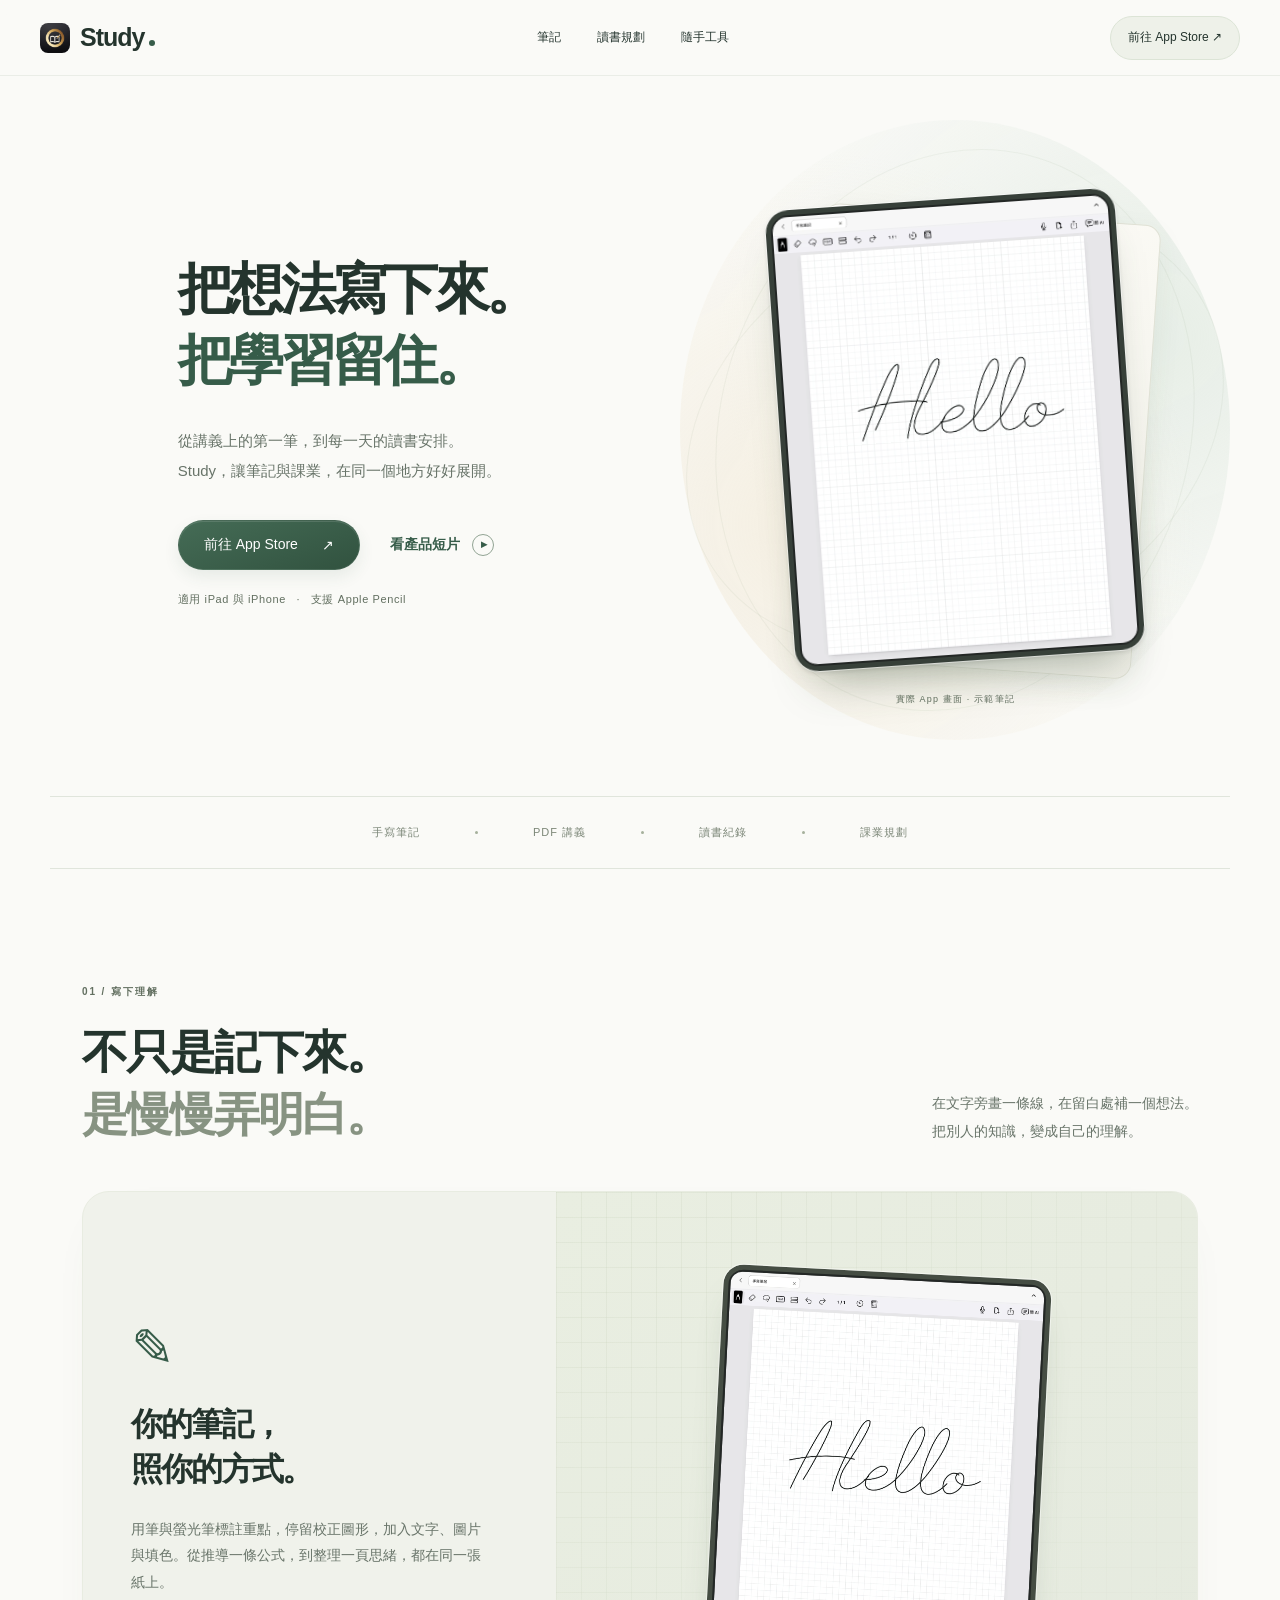
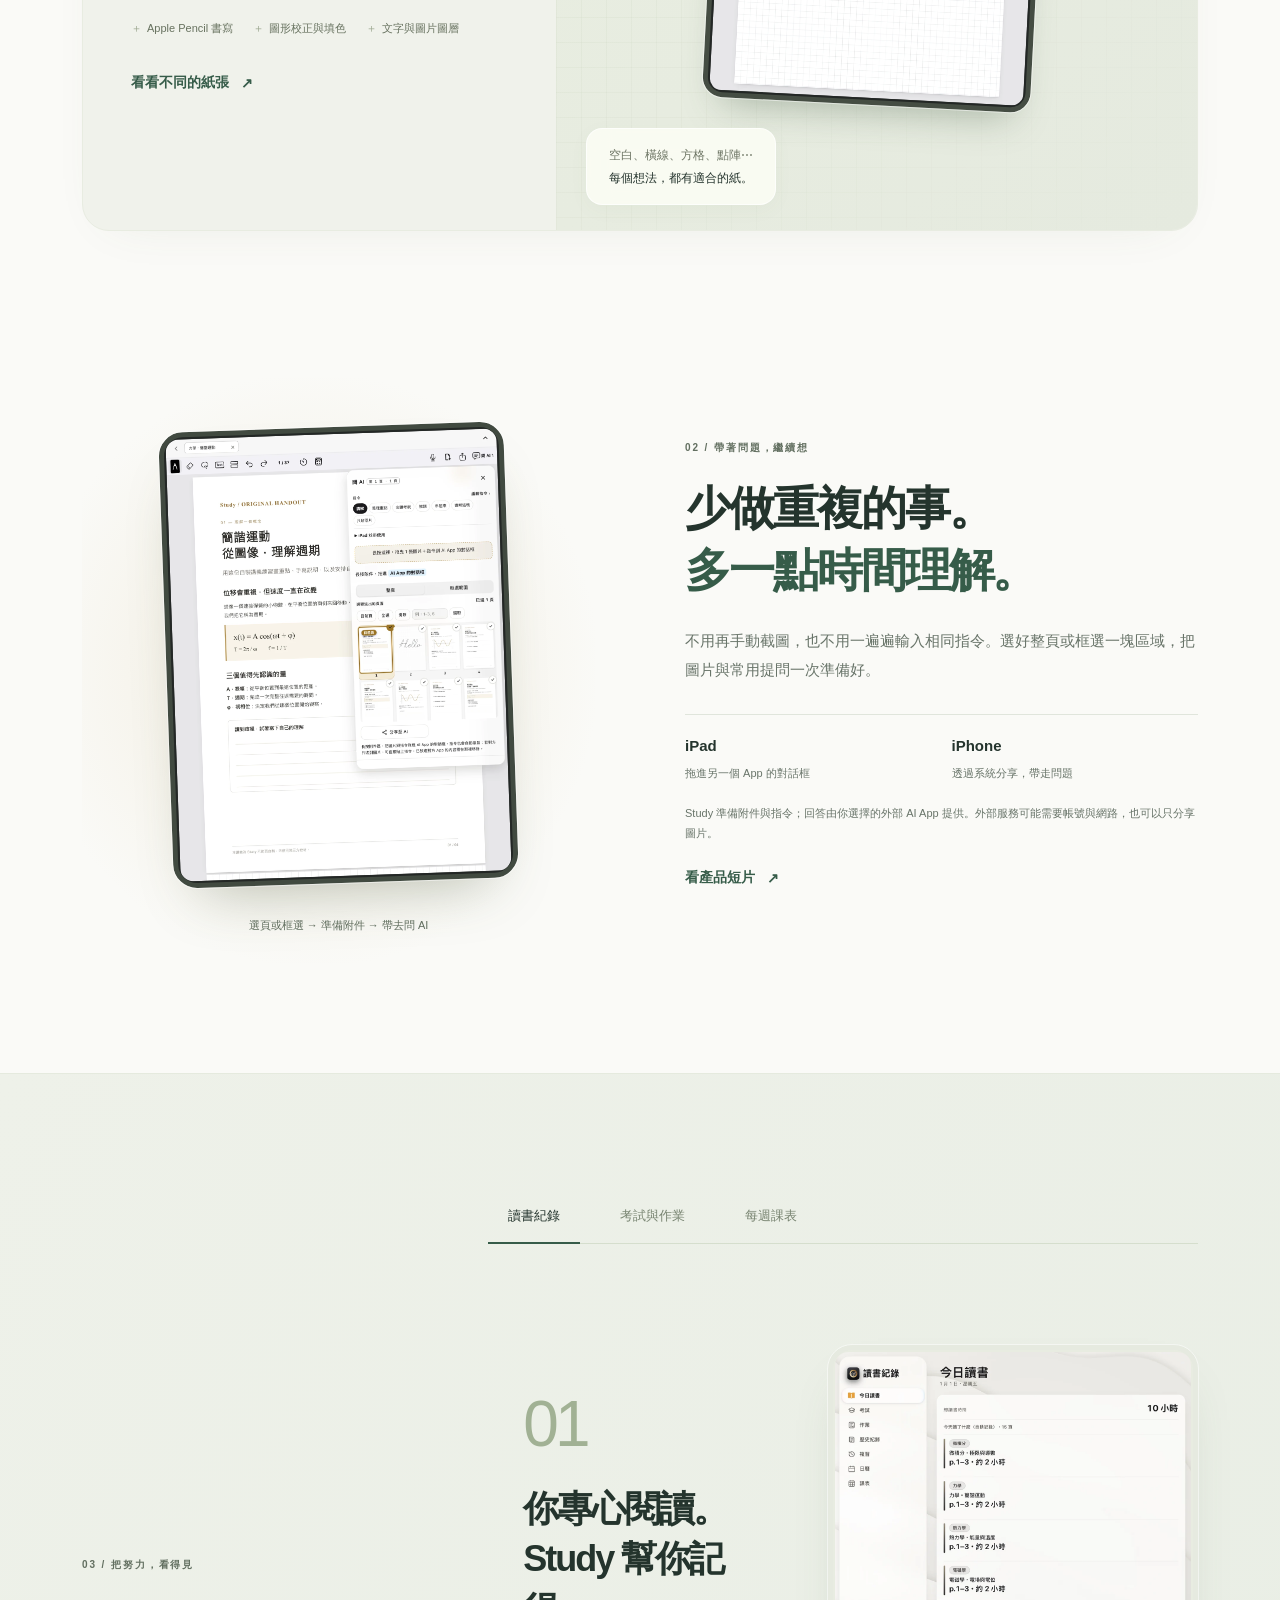
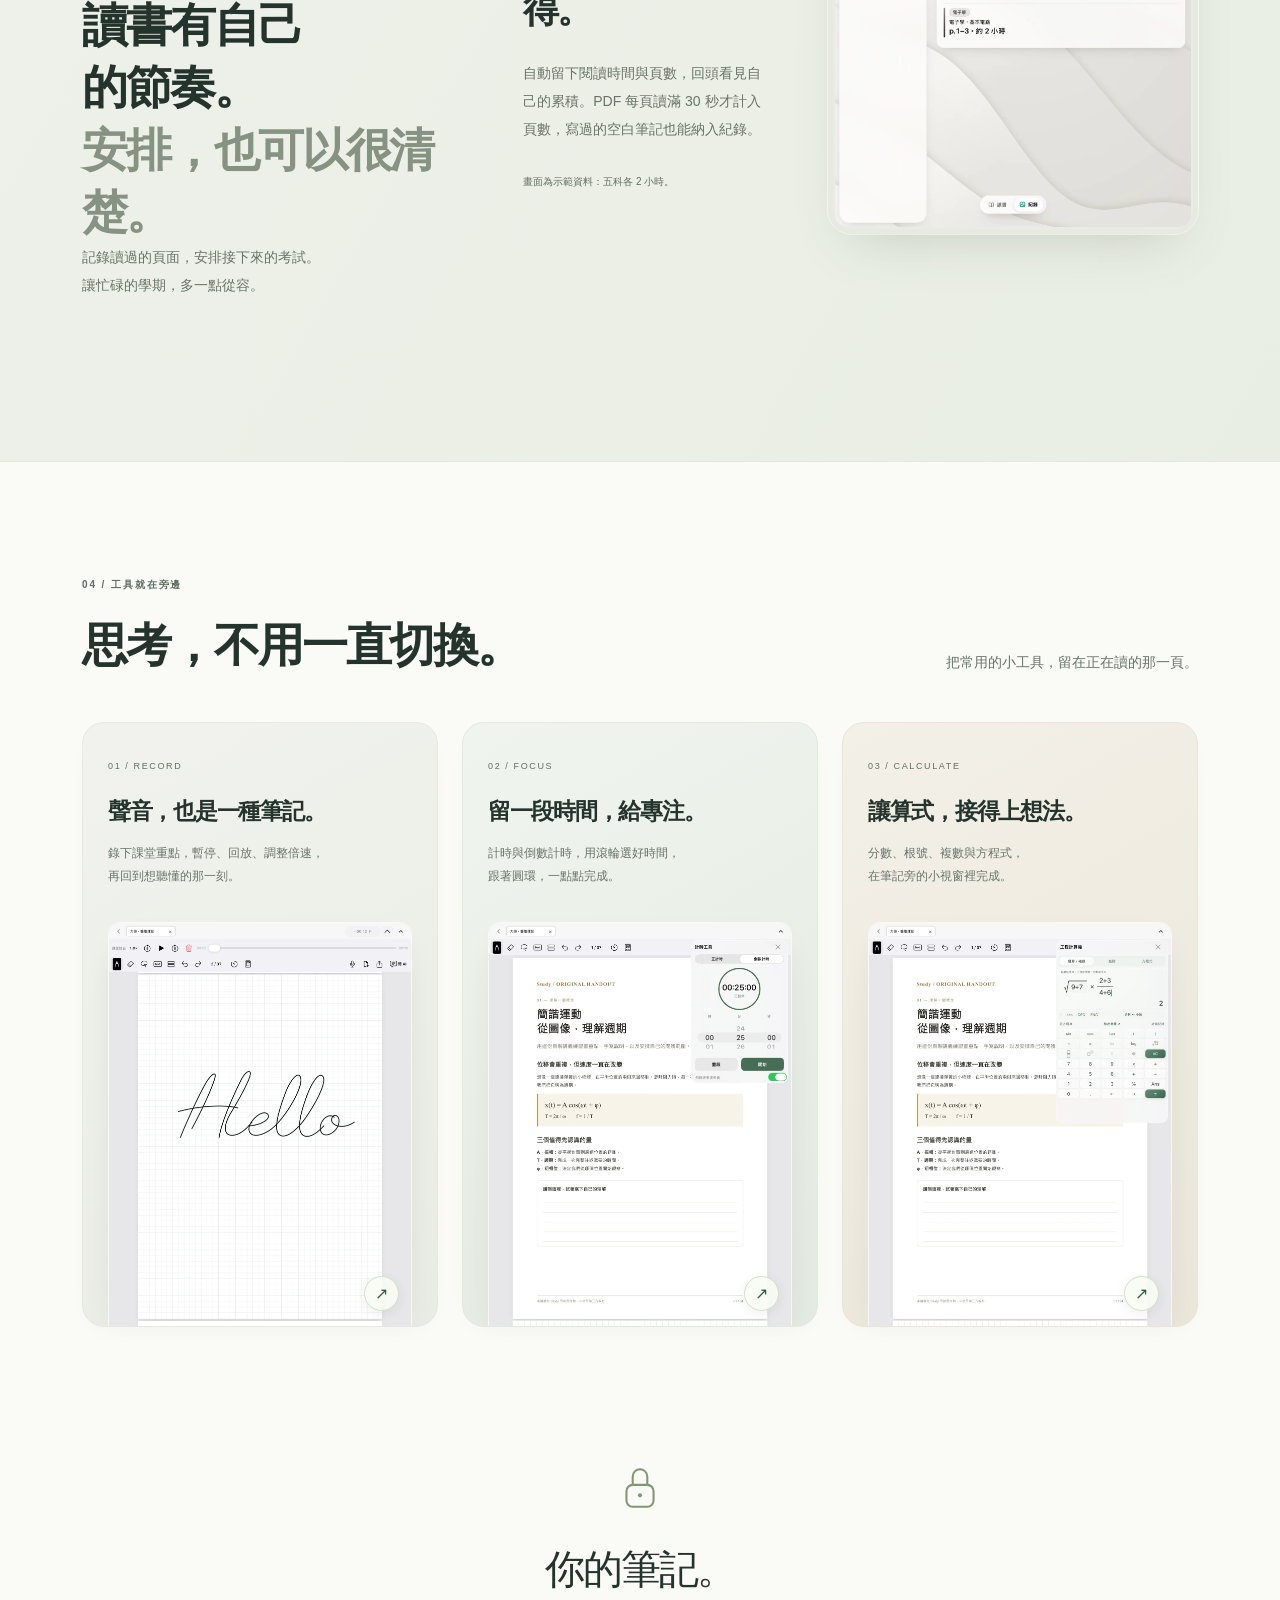
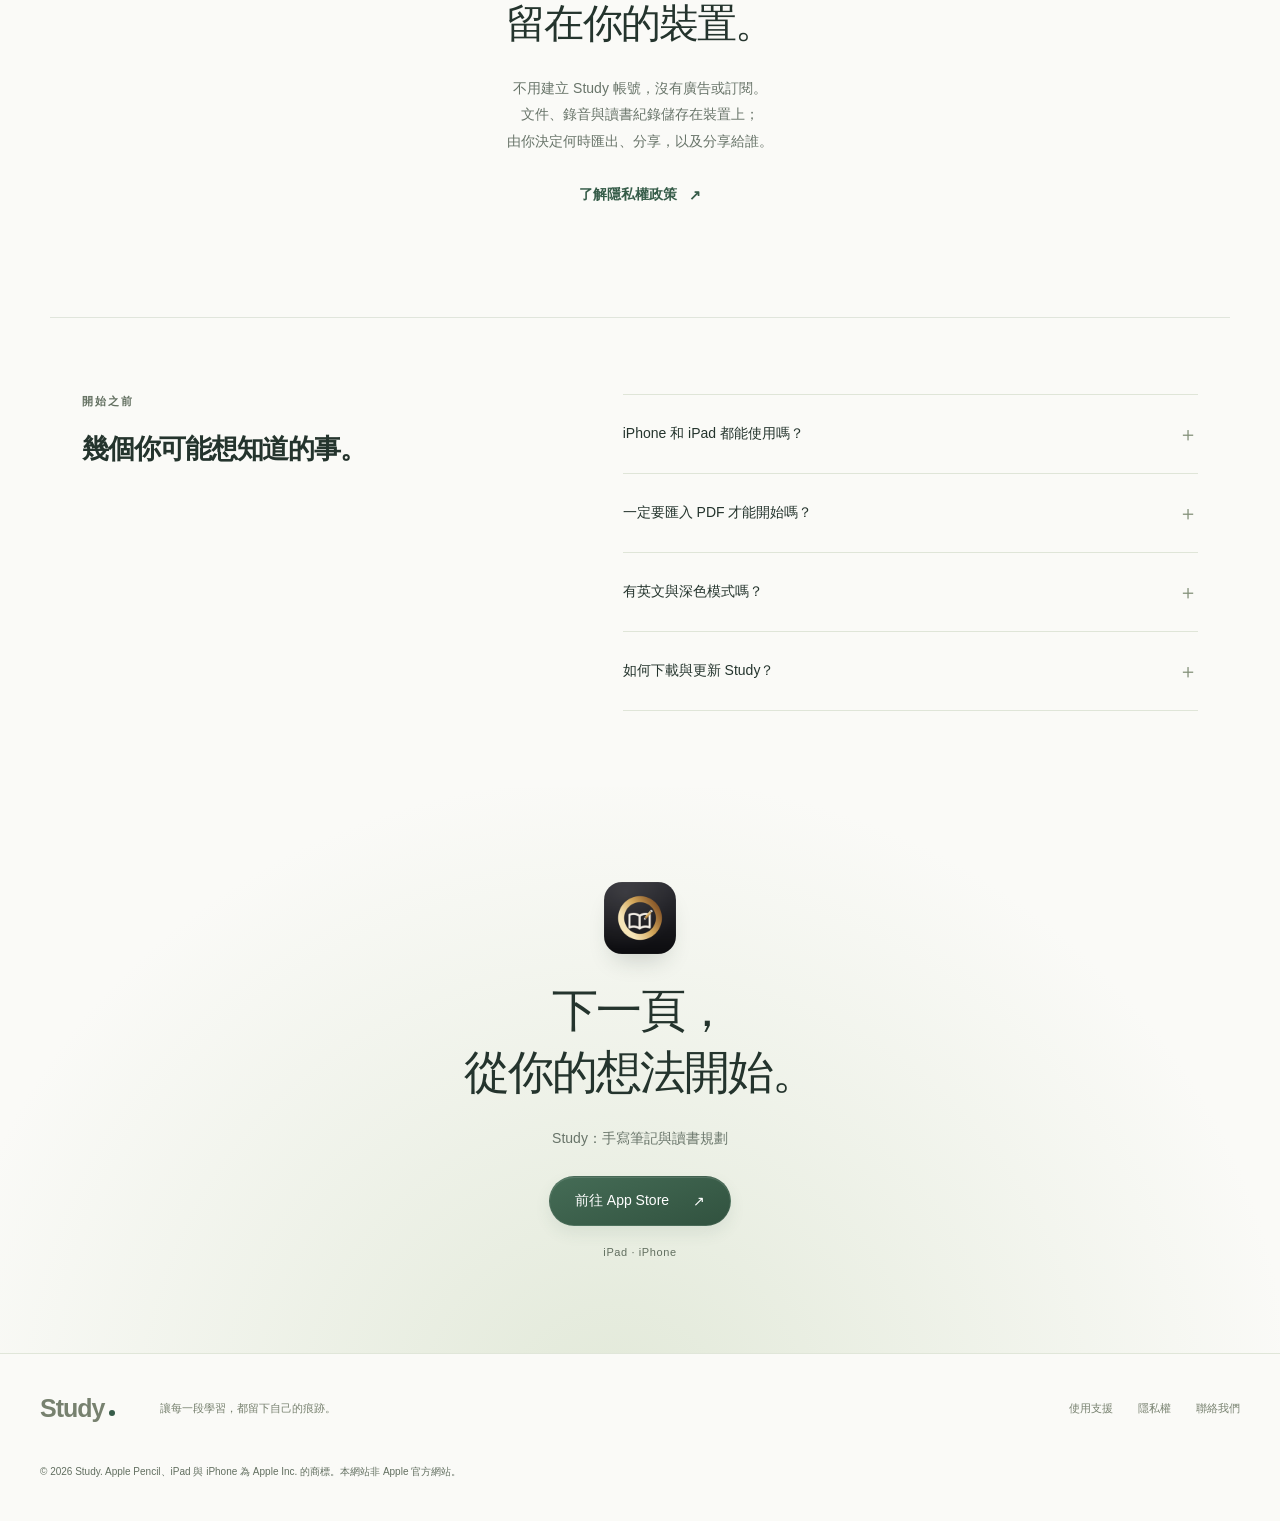
==== index.html @ 75f32da9 "Publish Study product website with responsive feature tour" ====
<!doctype html>
<html lang="zh-Hant">
<head><meta charset="utf-8"><meta name="viewport" content="width=device-width,initial-scale=1"><meta property="og:type" content="website"><meta property="og:title" content="Study：手寫筆記與讀書規劃"><meta property="og:description" content="把想法寫下來，把學習留住。PDF、手寫筆記與課業規劃，都在同一個地方。"><meta property="og:url" content="https://andyhsuan.github.io/Study-Website/"><meta property="og:image" content="https://andyhsuan.github.io/Study-Website/assets/study-film-poster.jpg"><meta name="twitter:card" content="summary_large_image"><meta name="theme-color" content="#fafaf7"><link rel="canonical" href="https://andyhsuan.github.io/Study-Website/"><meta property="og:locale" content="zh_TW"><meta property="og:site_name" content="Study"><meta property="og:image:width" content="1920"><meta property="og:image:height" content="1080"><meta property="og:image:alt" content="Study 手寫筆記與讀書規劃，Hello 手寫筆記展示"><meta name="description" content="Study：手寫筆記與讀書規劃。整理 PDF、寫下想法、記錄讀書進度，讓課堂與日常學習各就其位。"><title>Study：手寫筆記與讀書規劃</title><link rel="icon" href="assets/icon.png"><link rel="stylesheet" href="style.css?v=4"></head>
<body>
<a class="skip" href="#main">跳至內容</a>
<header class="navigation"><nav aria-label="主要導覽"><a class="brand" href="#" aria-label="Study 首頁"><img src="assets/icon.png" alt="" width="30" height="30">Study<span class="brand-dot"></span></a><div class="navlinks"><a href="#writing">筆記</a><a href="#planning">讀書規劃</a><a href="#tools">隨手工具</a></div><a class="nav-download" href="https://apps.apple.com/tw/app/id6829260570" target="_blank" rel="noopener">前往 App Store <span aria-hidden="true">↗</span></a></nav></header>
<main id="main">
<section class="hero">
<div class="hero-copy"><h1>把想法寫下來。<br><em>把學習留住。</em></h1><p>從講義上的第一筆，到每一天的讀書安排。<br class="desktop">Study，讓筆記與課業，在同一個地方好好展開。</p><div class="hero-actions"><a class="button primary" href="https://apps.apple.com/tw/app/id6829260570" target="_blank" rel="noopener">前往 App Store <span aria-hidden="true">↗</span></a><button class="text-button" data-demo>看產品短片 <span class="play" aria-hidden="true">▶</span></button></div><div class="availability">適用 iPad 與 iPhone <span>·</span> 支援 Apple Pencil</div></div>
<div class="hero-stage" aria-label="Study 手寫筆記實際畫面"><div class="orbit orbit-one"></div><div class="orbit orbit-two"></div><div class="paper paper-back"></div><figure class="device hero-device"><img src="assets/writing.webp" width="1200" height="1600" decoding="async" alt="Study 的完整筆工具列與方格紙，紙上手寫 Hello" fetchpriority="high"></figure><span class="stage-caption">實際 App 畫面 · 示範筆記</span></div>
</section>
<div class="intro-line"><span>手寫筆記</span><i></i><span>PDF 講義</span><i></i><span>讀書紀錄</span><i></i><span>課業規劃</span></div>
<section class="writing section" id="writing">
<div class="section-heading"><div><span class="eyebrow">01 / 寫下理解</span><h2>不只是記下來。<br><span>是慢慢弄明白。</span></h2></div><p>在文字旁畫一條線，在留白處補一個想法。<br>把別人的知識，變成自己的理解。</p></div>
<div class="writing-grid"><div class="writing-content"><span class="feature-symbol" aria-hidden="true">✎</span><h3>你的筆記，<br>照你的方式。</h3><p>用筆與螢光筆標註重點，停留校正圖形，加入文字、圖片與填色。從推導一條公式，到整理一頁思緒，都在同一張紙上。</p><div class="mini-list"><span>Apple Pencil 書寫</span><span>圖形校正與填色</span><span>文字與圖片圖層</span></div><button class="text-button" data-gallery="papers">看看不同的紙張 <span aria-hidden="true">↗</span></button></div><div class="writing-visual"><div class="grid-pattern"></div><figure class="device"><img src="assets/writing.webp" width="1200" height="1600" decoding="async" alt="方格紙上的手寫 Hello，以及 Study 書寫工具列" loading="lazy"></figure><div class="paper-label">空白、橫線、方格、點陣⋯<br><strong>每個想法，都有適合的紙。</strong></div></div></div>
</section>
<section class="ai-section section" id="ai"><div class="ai-layout"><div class="ai-visual"><figure class="device"><img src="assets/ai.webp" width="1200" height="1600" decoding="async" alt="PDF 頁面與問 AI 面板，準備選取的圖片及提問指令" loading="lazy"></figure><span class="visual-caption">選頁或框選 → 準備附件 → 帶去問 AI</span></div><div class="ai-copy"><span class="eyebrow">02 / 帶著問題，繼續想</span><h2>少做重複的事。<br><em>多一點時間理解。</em></h2><p>不用再手動截圖，也不用一遍遍輸入相同指令。選好整頁或框選一塊區域，把圖片與常用提問一次準備好。</p><div class="platform-row"><div><b>iPad</b><span>拖進另一個 App 的對話框</span></div><div><b>iPhone</b><span>透過系統分享，帶走問題</span></div></div><p class="fineprint">Study 準備附件與指令；回答由你選擇的外部 AI App 提供。外部服務可能需要帳號與網路，也可以只分享圖片。</p><button class="text-button" data-demo>看產品短片 <span aria-hidden="true">↗</span></button></div></div></section>
<section class="planning section" id="planning"><div class="section-heading"><div><span class="eyebrow">03 / 把努力，看得見</span><h2>讀書有自己的節奏。<br><span>安排，也可以很清楚。</span></h2><p>記錄讀過的頁面，安排接下來的考試。<br>讓忙碌的學期，多一點從容。</p></div>
<div class="planner"><div class="planner-nav" role="tablist" aria-label="讀書規劃功能"><button role="tab" aria-selected="true" aria-controls="planner-panel" id="tab-records" data-plan="records">讀書紀錄</button><button role="tab" aria-selected="false" aria-controls="planner-panel" id="tab-exams" data-plan="exams" tabindex="-1">考試與作業</button><button role="tab" aria-selected="false" aria-controls="planner-panel" id="tab-timetable" data-plan="timetable" tabindex="-1">每週課表</button></div><div class="planner-panel" id="planner-panel" role="tabpanel" tabindex="0" aria-labelledby="tab-records"><div class="planner-copy"><span class="planner-number" aria-hidden="true">01</span><h3 id="plan-title">你專心閱讀。<br>Study 幫你記得。</h3><p id="plan-description">自動留下閱讀時間與頁數，回頭看見自己的累積。PDF 每頁讀滿 30 秒才計入頁數，寫過的空白筆記也能納入紀錄。</p><span class="data-note" id="plan-note">畫面為示範資料：五科各 2 小時。</span></div><figure class="device planner-device"><img id="plan-image" src="assets/records.webp" width="1200" height="1600" decoding="async" alt="今日讀書示範紀錄，五科合計 10 小時" loading="lazy"></figure></div></div></section>
<section class="tools section" id="tools"><div class="section-heading"><div><span class="eyebrow">04 / 工具就在旁邊</span><h2>思考，不用一直切換。</h2></div><p>把常用的小工具，留在正在讀的那一頁。</p></div><div class="tools-grid"><article class="tool-card"><span class="tool-index">01 / RECORD</span><h3>聲音，也是一種筆記。</h3><p>錄下課堂重點，暫停、回放、調整倍速，<br>再回到想聽懂的那一刻。</p><button class="tool-image" data-gallery="recording" aria-label="放大課堂錄音畫面"><img src="assets/recording.webp" width="1200" height="1600" decoding="async" alt="Study 課堂錄音播放列" loading="lazy"><span class="expand" aria-hidden="true">↗</span></button></article><article class="tool-card"><span class="tool-index">02 / FOCUS</span><h3>留一段時間，給專注。</h3><p>計時與倒數計時，用滾輪選好時間，<br>跟著圓環，一點點完成。</p><button class="tool-image" data-gallery="timer" aria-label="放大計時器畫面"><img src="assets/timer.webp" width="1200" height="1600" decoding="async" alt="Study 的倒數計時圓環與時間滾輪" loading="lazy"><span class="expand" aria-hidden="true">↗</span></button></article><article class="tool-card"><span class="tool-index">03 / CALCULATE</span><h3>讓算式，接得上想法。</h3><p>分數、根號、複數與方程式，<br>在筆記旁的小視窗裡完成。</p><button class="tool-image" data-gallery="calculator" aria-label="放大工程計算機畫面"><img src="assets/calculator.webp" width="1200" height="1600" decoding="async" alt="Study 工程計算機，顯示根號與分數算式" loading="lazy"><span class="expand" aria-hidden="true">↗</span></button></article></div></section>
<section class="quiet-section section"><div class="privacy-mark" aria-hidden="true"><svg viewBox="0 0 48 48" fill="none"><rect x="11" y="21" width="26" height="21" rx="6" stroke="currentColor" stroke-width="2"/><path d="M17 21v-8a7 7 0 0 1 14 0v8" stroke="currentColor" stroke-width="2"/><circle cx="24" cy="31" r="2" fill="currentColor"/></svg></div><h2>你的筆記。<br>留在你的裝置。</h2><p>不用建立 Study 帳號，沒有廣告或訂閱。<br>文件、錄音與讀書紀錄儲存在裝置上；<br>由你決定何時匯出、分享，以及分享給誰。</p><a class="text-button" href="https://andy123556556.github.io/study-support/#privacy" target="_blank" rel="noopener">了解隱私權政策 <span aria-hidden="true">↗</span></a></section>
<section class="faq section"><div><span class="eyebrow">開始之前</span><h2>幾個你可能想知道的事。</h2></div><div class="questions"><details><summary>iPhone 和 iPad 都能使用嗎？<span aria-hidden="true">＋</span></summary><p>可以。Study 支援 iPhone 與 iPad；Apple Pencil 書寫需要相容的 iPad 與 Apple Pencil。手指書寫可在設定開啟，問 AI 則依裝置提供拖曳或系統分享方式。</p></details><details><summary>一定要匯入 PDF 才能開始嗎？<span aria-hidden="true">＋</span></summary><p>不用。你可以直接建立空白筆記，選擇喜歡的紙張樣式；也可以從「檔案」匯入自己的 PDF 講義，開始閱讀與標註。</p></details><details><summary>有英文與深色模式嗎？<span aria-hidden="true">＋</span></summary><p>有。App 提供繁體中文與英文介面，以及淺色、深色外觀，可以依自己的閱讀習慣調整。</p></details><details><summary>如何下載與更新 Study？<span aria-hidden="true">＋</span></summary><p>點選「前往 App Store」即可下載或更新。Study 支援 iOS／iPadOS 16.0 以上；可下載的最新版本與裝置相容性，請以 App Store 頁面為準。本頁以實際 App 畫面與示範筆記呈現功能。</p></details></div></section>
<section class="closing section"><img src="assets/icon.png" width="72" height="72" alt="Study App 圖示" loading="lazy"><h2>下一頁，<br>從你的想法開始。</h2><p>Study：手寫筆記與讀書規劃</p><a class="button primary" href="https://apps.apple.com/tw/app/id6829260570" target="_blank" rel="noopener">前往 App Store <span aria-hidden="true">↗</span></a><span class="availability">iPad · iPhone</span></section>
</main>
<footer><a class="brand" href="#">Study<span class="brand-dot"></span></a><span>讓每一段學習，都留下自己的痕跡。</span><div><a href="https://andy123556556.github.io/study-support/" target="_blank" rel="noopener">使用支援</a><a href="https://andy123556556.github.io/study-support/#privacy" target="_blank" rel="noopener">隱私權</a><a href="mailto:andy558985@gmail.com">聯絡我們</a></div><small>© 2026 Study. Apple Pencil、iPad 與 iPhone 為 Apple Inc. 的商標。本網站非 Apple 官方網站。</small></footer>
<dialog id="media-dialog" aria-labelledby="dialog-title"><div class="dialog-header"><h2 id="dialog-title">Study 產品短片</h2><button id="dialog-close" aria-label="關閉視窗">關閉 <span aria-hidden="true">×</span></button></div><div id="dialog-content"></div></dialog>
<script src="app.js?v=4"></script></body></html>
---- style.css ----
:root{--paper:#f8f8f4;--ink:#25372e;--muted:#69736b;--green:#3d6551;--line:#dce2d9;--gold:#b49a62;--max:1180px}*{box-sizing:border-box}html{scroll-behavior:smooth;scroll-padding-top:90px}body{margin:0;background:var(--paper);color:var(--ink);font-family:-apple-system,BlinkMacSystemFont,'Segoe UI','Noto Sans TC','Microsoft JhengHei',sans-serif;-webkit-font-smoothing:antialiased}button,a{-webkit-tap-highlight-color:transparent}a{color:inherit;text-decoration:none}button{font:inherit;cursor:pointer}button:focus-visible,a:focus-visible,summary:focus-visible{outline:3px solid #729784;outline-offset:5px}img{max-width:100%;height:auto;display:block}button{color:inherit}p{color:var(--muted);line-height:1.9}h1,h2,h3,p,figure{margin:0}h1,h2,h3{font-weight:650;letter-spacing:-.055em}em{font-style:normal;color:var(--green)}.skip{position:fixed;top:-100px;left:20px;z-index:99;background:white;padding:15px}.skip:focus{top:15px}.navigation{height:76px;position:sticky;top:0;z-index:10;background:#f8f8f4e8;backdrop-filter:blur(20px);border-bottom:1px solid #dce2d966}nav{max-width:1280px;height:100%;margin:auto;display:flex;align-items:center;justify-content:space-between;padding:0 40px;gap:24px}.brand{display:flex;align-items:center;font-size:25px;letter-spacing:-1px;font-weight:700;gap:10px}.brand img{border-radius:8px}.brand-dot{width:6px;height:6px;border-radius:50%;background:var(--green);align-self:flex-end;margin:0 0 7px -5px}.navlinks{display:flex;gap:35px;font-size:13px}.navlinks a{transition:color .2s}.navlinks a:hover{color:#9a783b}.nav-download{font-size:12px;border:1px solid #b6c4b7;border-radius:30px;padding:10px 17px;white-space:nowrap}.nav-download:hover{background:#e6ece4}.hero{overflow:hidden}.hero-copy{text-align:center;max-width:1000px;margin:0 auto;padding:86px 24px 45px}.eyebrow{font-size:12px;letter-spacing:.16em;font-weight:600;display:block;color:var(--green);margin-bottom:26px}.hero .eyebrow{display:flex;align-items:center;justify-content:center;gap:9px}.eyebrow>span{width:6px;height:6px;background:var(--gold);border-radius:50%}h1{font-size:clamp(48px,6.1vw,82px);line-height:1.19}.hero-copy>p{font-size:17px;margin-top:27px}.hero-actions{display:flex;align-items:center;justify-content:center;gap:28px;margin:28px 0 18px}.button{display:inline-flex;gap:24px;align-items:center;padding:15px 25px;border-radius:40px;font-size:14px;font-weight:500;transition:background .2s,transform .2s}.button:hover{transform:translateY(-2px)}.primary{background:var(--green);color:white}.primary:hover{background:#2d503e}.text-button{display:inline-flex;align-items:center;gap:12px;border:0;background:none;padding:10px 0;font-size:14px;font-weight:600;color:var(--green)}.text-button:hover{text-decoration:underline;text-underline-offset:5px}.play{width:22px;height:22px;border:1px solid #91a393;border-radius:50%;display:grid;place-items:center;font-size:8px;padding-left:2px}.availability{display:block;font-size:11px;color:#7a837b;letter-spacing:.04em}.availability span{padding:0 7px}.hero-stage{height:650px;position:relative;isolation:isolate;max-width:1220px;margin:auto;display:flex;justify-content:center;align-items:center;border-radius:50% 50% 0 0;background:radial-gradient(ellipse at 25% 60%,#e4d4b48c,transparent 60%),radial-gradient(ellipse at 80% 60%,#d8e5da,transparent 60%)}.device{background:#232725;border:7px solid #323731;outline:1px solid #ffffff80;border-radius:24px;padding:3px;box-shadow:0 30px 65px -25px #293c3c45,0 2px 3px #0002;overflow:hidden;position:relative}.device img{border-radius:13px;width:100%;height:auto}.hero-device{width:412px;transform:rotate(-5deg);z-index:2}.paper-back{position:absolute;width:410px;height:550px;background:#fdfcf7;transform:rotate(5deg) translate(32px,-2px);border:1px solid #dadcd3;box-shadow:0 14px 40px #4f614916;border-radius:16px}.orbit{position:absolute;z-index:-1;border:1px solid #84927c16;border-radius:50%;width:900px;height:390px;transform:rotate(-19deg)}.orbit-two{width:1080px;height:490px;transform:rotate(13deg)}.margin-note{position:absolute;z-index:3;font-family:Georgia,'Noto Serif TC',serif;line-height:1.6;font-size:20px;display:flex;gap:18px;color:#596d57}.note-top{left:11%;top:28%;transform:rotate(-6deg)}.note-bottom{right:7%;bottom:23%;transform:rotate(5deg)}.tiny-icon{font-size:30px;color:var(--gold)}.line-icon{font-size:45px;font-weight:normal;color:var(--gold)}.stage-caption{position:absolute;bottom:15px;font-size:10px;color:#899082;letter-spacing:.12em}.intro-line{display:flex;gap:40px;align-items:center;justify-content:center;padding:38px 24px;border-bottom:1px solid var(--line);font-size:12px;letter-spacing:.09em;color:#707d6f}.intro-line i{height:3px;width:3px;border-radius:50%;background:#a5b09c}.section{max-width:var(--max);margin:auto;padding:110px 32px}.section-heading{display:flex;justify-content:space-between;align-items:flex-end;gap:50px;margin-bottom:52px}.section-heading>.eyebrow{margin-bottom:20px}h2{font-size:clamp(32px,3.6vw,48px);line-height:1.35}h2 span{color:#879382}.section-heading p{font-size:14px;max-width:420px}.writing-grid{display:grid;grid-template-columns:.85fr 1.15fr;background:#eff1e9;border-radius:28px;overflow:hidden;min-height:640px}.writing-content{padding:65px 48px;align-self:center}.feature-symbol{font-size:52px;color:var(--green);display:block;margin-bottom:24px}h3{font-size:32px;line-height:1.4}.writing-content p{font-size:14px;margin-top:24px}.mini-list{display:flex;flex-wrap:wrap;gap:9px 20px;margin:25px 0;font-size:11px;color:#67725f}.mini-list span:before{content:'＋';margin-right:5px;color:#9ca78f}.writing-visual{position:relative;overflow:hidden;display:flex;align-items:center;justify-content:center;padding:50px 30px 95px;background:#e8eadf}.grid-pattern{position:absolute;inset:0;background-image:linear-gradient(#b9c4aa2e 1px,transparent 1px),linear-gradient(90deg,#b9c4aa2e 1px,transparent 1px);background-size:25px 25px;mask-image:linear-gradient(135deg,#000,transparent)}.writing-visual .device{width:328px;transform:rotate(5deg)}.paper-label{position:absolute;left:30px;bottom:25px;font-size:12px;line-height:1.9;background:#f9faf0d9;backdrop-filter:blur(12px);padding:15px 22px;border:1px solid #fff9;border-radius:16px;color:#6d7564}.paper-label strong{font-weight:500;color:var(--ink)}.ai-section{padding-top:45px;padding-bottom:100px}.ai-layout{display:grid;grid-template-columns:1fr 1fr;align-items:center;gap:90px}.ai-visual{padding:50px 35px 30px;background:radial-gradient(ellipse at 40% 50%,#e5d6b7,transparent 70%);display:flex;align-items:center;flex-direction:column}.ai-visual .device{width:345px;transform:rotate(-3deg)}.visual-caption{font-size:11px;color:#7d826f;margin-top:35px}.ai-copy p{font-size:15px;margin-top:26px}.ai-copy .fineprint{font-size:11px;line-height:1.8;margin:23px 0 12px}.platform-row{display:grid;grid-template-columns:1fr 1fr;border-top:1px solid var(--line);margin-top:30px;padding-top:22px;gap:20px}.platform-row b{display:block;font-size:15px;margin-bottom:9px}.platform-row span{font-size:11px;color:var(--muted)}.planning{max-width:none;background:#edf0e9}.planning>.section-heading,.planner{max-width:1116px;margin-left:auto;margin-right:auto}.planner-nav{display:flex;gap:6px;border-bottom:1px solid #cfd7c9;margin-bottom:35px}.planner-nav button{background:transparent;border:0;border-bottom:2px solid transparent;margin-bottom:-1px;padding:18px 25px;font-size:14px;color:#798572}.planner-nav button[aria-selected=true]{border-color:var(--green);color:var(--ink)}.planner-panel{display:grid;grid-template-columns:1fr 1fr;gap:65px;align-items:center;min-height:620px}.planner-copy{max-width:405px;padding-left:35px}.planner-number{font-size:65px;letter-spacing:-4px;font-weight:300;color:#a7b69f;display:block;margin-bottom:23px}.planner-copy h3{font-size:36px}.planner-copy p{margin-top:24px;font-size:14px}.data-note{display:block;color:#899281;font-size:10px;line-height:1.8;margin-top:30px}.planner-device{width:370px;justify-self:center;border-color:#e0e4db;background:#e8ece1;box-shadow:0 30px 60px -25px #293c3c35}.tools-grid{display:grid;grid-template-columns:repeat(3,1fr);gap:20px}.tool-card{background:#eeeee8;padding:32px 25px 0;border-radius:22px;overflow:hidden}.tool-card:nth-child(2){background:#e7eee8}.tool-card:nth-child(3){background:#ece9df}.tool-index{font-size:10px;letter-spacing:.16em;color:#8a9381}.tool-card h3{font-size:24px;margin-top:22px}.tool-card p{font-size:12px;margin-top:15px;line-height:1.85}.tool-image{position:relative;margin-top:35px;padding:0;background:transparent;border:0;display:block;width:100%;border-radius:13px 13px 0 0;overflow:hidden;box-shadow:0 5px 20px #34422e1a}.tool-image img{transition:transform .35s;display:block}.tool-image:hover img{transform:scale(1.025)}.expand{position:absolute;right:12px;bottom:15px;border-radius:50%;background:#263c2de6;color:white;width:35px;height:35px;display:grid;place-items:center}.quiet-section{text-align:center;padding-top:25px;padding-bottom:100px}.privacy-mark{color:#8f9b80;width:50px;margin:0 auto 25px}.quiet-section h2{font-size:40px}.quiet-section p{font-size:14px;margin-top:25px}.quiet-section .text-button{margin-top:18px}.faq{border-top:1px solid var(--line);display:grid;grid-template-columns:.9fr 1.1fr;gap:70px;padding-top:75px;padding-bottom:85px}.faq h2{font-size:28px}.faq .eyebrow{font-size:11px}.questions details{border-bottom:1px solid var(--line)}summary{cursor:pointer;list-style:none;font-size:14px;padding:22px 0;display:flex;justify-content:space-between;gap:15px;align-items:center;line-height:1.5}summary::-webkit-details-marker{display:none}summary span{font-size:20px;color:#84927b;transition:transform .2s}details[open] summary span{transform:rotate(45deg)}details p{font-size:13px;padding:0 25px 22px 0}.closing{text-align:center;background:radial-gradient(ellipse at 50% 120%,#dfe7d7,transparent 70%);max-width:none;padding-top:75px;padding-bottom:85px}.closing>img{margin:0 auto 25px;border-radius:19px;box-shadow:0 10px 25px #25372e20}.closing h2{font-size:46px}.closing p{margin-top:22px;font-size:14px}.closing .button{margin:25px 0 20px}footer{max-width:1280px;margin:auto;padding:40px;display:grid;grid-template-columns:auto 1fr auto;align-items:center;gap:20px;border-top:1px solid var(--line);font-size:11px;color:#77816f}footer>span{margin-left:25px}footer>div{display:flex;gap:25px}footer small{grid-column:1/-1;margin-top:20px;font-size:10px;color:#8c9384;line-height:1.8}dialog{padding:0;border:1px solid #dce2d9;border-radius:20px;width:min(960px,94vw);max-height:92dvh;background:var(--paper);color:var(--ink);box-shadow:0 35px 100px #0004}dialog::backdrop{background:#17291ed4;backdrop-filter:blur(12px)}.dialog-header{display:flex;align-items:center;justify-content:space-between;gap:20px;padding:16px 22px;position:sticky;top:0;background:var(--paper);z-index:2;border-bottom:1px solid var(--line)}.dialog-header h2{font-size:16px;letter-spacing:0}.dialog-header button{border:1px solid #d4ddcd;background:#fff;border-radius:22px;padding:10px 16px;font-size:12px;min-height:42px}.dialog-header button span{margin-left:10px;font-size:18px}#dialog-content{padding:15px;display:flex;justify-content:center}#dialog-content video{max-width:100%;max-height:76dvh;background:#f7f7f4;display:block}#dialog-content img{max-height:76dvh;object-fit:contain;width:auto;border-radius:10px}@media(min-width:1600px){.hero-stage{height:720px}.hero-device{width:460px}}@media(max-width:1000px){.note-top{left:5%}.note-bottom{right:3%}.margin-note{font-size:16px}.section{padding:80px 30px}.section-heading{gap:30px}.writing-content{padding:40px 30px}.ai-layout{gap:30px}.ai-copy h2{font-size:34px}.tool-card{padding:25px 17px 0}.tool-card h3{font-size:21px}.tool-card p br{display:none}.faq{gap:40px}.planner-panel{gap:25px}.planner-device{width:330px}.planner-copy{padding-left:10px}}@media(max-width:700px){html{scroll-padding-top:80px}.navigation{height:65px}nav{padding:0 20px;gap:15px}.brand{font-size:23px}.brand img{width:27px;height:27px}.navlinks{display:none}.nav-download{font-size:11px;padding:9px 13px}.hero-copy{padding:58px 20px 35px}.hero .eyebrow{font-size:10px;letter-spacing:.1em;margin-bottom:24px}h1{font-size:48px}.hero-copy>p{font-size:13px;line-height:1.85;margin-top:23px}.hero-actions{gap:20px;margin:24px 0 18px}.button{font-size:12px;padding:14px 20px}.text-button{font-size:12px}.availability{font-size:10px}.hero-stage{height:495px;border-radius:40% 40% 0 0}.hero-device{width:290px;transform:rotate(-5deg)}.paper-back{width:280px;height:385px;transform:rotate(5deg) translate(17px,0)}.margin-note{font-size:12px;gap:6px}.note-top{top:8%;left:5%;z-index:3}.note-bottom{right:4%;bottom:7%}.tiny-icon{font-size:21px}.line-icon{font-size:28px}.stage-caption{bottom:0;font-size:8px}.orbit{width:550px;height:280px}.orbit-two{width:620px;height:350px}.intro-line{gap:15px;font-size:9px;letter-spacing:0;padding:26px 15px}.section{padding:64px 22px}.section-heading{display:block;margin-bottom:32px}.eyebrow{font-size:10px;margin-bottom:20px}h2{font-size:32px}.section-heading p{font-size:12px;margin-top:20px}.writing-grid{grid-template-columns:1fr;border-radius:20px}.writing-content{padding:32px 28px}.feature-symbol{font-size:34px;margin-bottom:15px}.writing-content h3{font-size:27px}.writing-content p{font-size:13px;margin-top:18px}.mini-list{font-size:10px;gap:8px 12px;margin:20px 0 10px}.writing-visual{padding:35px 25px 85px}.writing-visual .device{width:255px}.paper-label{left:20px;bottom:18px;font-size:10px;padding:12px 16px}.ai-layout{display:flex;flex-direction:column-reverse;gap:10px}.ai-copy h2{font-size:32px}.ai-copy p{font-size:13px;margin-top:20px}.ai-copy .fineprint{font-size:10px}.ai-visual{width:100%;padding:35px 20px 0}.ai-visual .device{width:280px}.visual-caption{font-size:9px;margin-top:25px}.platform-row{gap:16px}.platform-row span{font-size:10px}.planner-nav{gap:0;justify-content:space-between;margin-bottom:25px}.planner-nav button{font-size:12px;padding:16px 8px}.planner-panel{grid-template-columns:1fr;gap:32px;min-height:0}.planner-copy{padding:0 5px;max-width:none}.planner-number{font-size:40px;margin-bottom:10px;letter-spacing:-2px}.planner-copy h3{font-size:28px}.planner-copy p{font-size:13px;margin-top:18px}.data-note{margin-top:15px;font-size:9px}.planner-device{width:min(300px,90%)}.tools-grid{grid-template-columns:1fr;gap:20px}.tool-card{padding:28px 27px 0}.tool-card h3{font-size:25px;margin-top:17px}.tool-card p{font-size:13px;margin-top:12px}.tool-image{max-width:280px;margin:27px auto 0}.quiet-section{padding-top:15px}.quiet-section h2{font-size:32px}.quiet-section p{font-size:12px}.faq{display:block}.questions{margin-top:25px}summary{font-size:13px;padding:20px 0}details p{font-size:12px}.faq h2{font-size:26px}.closing h2{font-size:38px}.closing p{font-size:12px}footer{padding:30px 22px;grid-template-columns:1fr;font-size:11px;gap:18px}footer>span{margin:0}footer small{margin-top:10px}footer>div{gap:25px}.dialog-header{padding:12px 15px}.dialog-header h2{font-size:14px}#dialog-content{padding:8px}}@media(max-width:360px){h1{font-size:41px}.hero-device{width:250px}.hero-stage{height:445px}.paper-back{width:245px;height:335px}.intro-line{gap:10px}.hero-actions{gap:15px}}@media(prefers-reduced-motion:reduce){html{scroll-behavior:auto}*,*:before,*:after{animation:none!important;transition:none!important}}
/* Decorative margin notes step aside on compact screens to keep the device clear. */
@media(max-width:700px){.hero-stage .margin-note{display:none}}
/* Editorial refinement: quieter surfaces, a complete first-screen product view. */
:root{--paper:#fafaf7;--ink:#24342d;--green:#365c49;--muted:#687469;--line:#e0e5dc}
body{background:var(--paper)}
.navigation{background:#fafaf7df;border-bottom:1px solid #e0e5dc99}
nav{max-width:1360px}.navlinks{font-size:12px;gap:36px}.nav-download{background:#eef1e9;border-color:#dce4d6}
h1,h2,h3{text-wrap:balance}h1{font-weight:620}h2{font-weight:600;letter-spacing:-.045em}p{text-wrap:pretty}
.hero{display:grid;grid-template-columns:1.12fr 1fr;align-items:center;max-width:1320px;margin:auto;padding:36px 50px 48px;min-height:720px;gap:15px;overflow:hidden}
.hero-copy{text-align:left;padding:0;max-width:none;position:relative;z-index:2}
h1{font-size:clamp(43px,4.3vw,65px);line-height:1.29;letter-spacing:-.065em}
.hero-copy>p{font-size:15px;line-height:2;margin-top:30px;max-width:520px}
.hero-actions{justify-content:flex-start;margin:34px 0 22px;gap:30px}
.button{padding:15px 25px;box-shadow:0 5px 12px #365c4910;border:1px solid #ffffff12;transition:background .2s,box-shadow .2s,transform .2s}
.primary{background:linear-gradient(160deg,#456c56,#31523f);box-shadow:0 7px 16px #365c4918,inset 0 1px #ffffff1f}
.primary:hover{background:linear-gradient(160deg,#3c614c,#294735);box-shadow:0 9px 20px #365c4922}
.availability{letter-spacing:.055em;color:#7f897c}
.hero-stage{width:100%;height:620px;min-width:0;border-radius:50%;background:radial-gradient(ellipse at 25% 65%,#eee1c775,transparent 65%),radial-gradient(ellipse at 85% 35%,#dae6dc9c,transparent 65%);overflow:visible}
.hero-device{width:350px;max-width:80%;transform:rotate(-4deg);border:5px solid #374039;padding:2px;border-radius:23px;box-shadow:0 30px 45px -22px #31483366,0 2px 5px #0002;animation:product-arrive .85s cubic-bezier(.2,.7,.2,1) both}
.hero-device img{border-radius:15px}.paper-back{width:338px;max-width:78%;height:455px;background:linear-gradient(140deg,#fffefa,#f2f1e9);border-color:#e1e2d6;transform:rotate(4deg) translate(23px,9px);box-shadow:0 10px 30px #465a3310}
.orbit{width:560px;height:420px;border-color:#83987516;transform:rotate(-25deg)}.orbit-two{width:470px;height:570px;transform:rotate(17deg)}
.stage-caption{bottom:34px;letter-spacing:.13em;color:#8a9382;font-size:9px}
.intro-line{max-width:1180px;margin:auto;border-top:1px solid var(--line);padding:28px 20px;color:#7b8677;gap:55px;font-size:11px}
.section{padding-top:116px;padding-bottom:116px}.section-heading{margin-bottom:46px}.section-heading p{line-height:2;font-size:14px}.eyebrow{color:#87977d;font-size:10px;letter-spacing:.19em;margin-bottom:22px}
.writing-grid{background:#f0f2eb;border:1px solid #e8ece1;border-radius:27px;box-shadow:0 15px 50px -32px #50674226}.writing-visual{background:linear-gradient(135deg,#e9eee1,#e5eadf)}
.writing-visual .device{border:5px solid #454d43;padding:2px;border-radius:20px;box-shadow:0 23px 38px -20px #425b4166;transform:rotate(3deg)}.writing-visual .device img{border-radius:12px}.paper-label{background:#fbfcf3eb;border-color:#ffffffb0;box-shadow:0 5px 20px #63764a0a}
.ai-section{padding-top:30px;padding-bottom:110px}.ai-visual{background:radial-gradient(ellipse at 45% 50%,#eae0c88a,transparent 72%)}.ai-visual .device{border:5px solid #414a40;padding:2px;box-shadow:0 30px 60px -30px #49583966;transform:rotate(-2deg)}
.planning{background:linear-gradient(120deg,#eef1e9,#e9eee5);border-top:1px solid #e5eade;border-bottom:1px solid #e2e8da}
.planner-nav{gap:20px;border-color:#d5decd}.planner-nav button{padding:17px 20px;font-size:13px;transition:color .2s,border-color .2s}.planner-number{font-size:64px;font-weight:250;color:#a1b194}.planner-device{border:5px solid #e6eae0;padding:2px;box-shadow:0 25px 50px -25px #4a604542}
.tools-grid{gap:24px}.tool-card{border:1px solid #e7e8df;background:linear-gradient(150deg,#f1f2ed,#e9ece4);padding:32px 25px 0;box-shadow:0 8px 30px -20px #374e3320;transition:transform .25s,box-shadow .25s}.tool-card:nth-child(2){background:linear-gradient(150deg,#f0f4ee,#e3eae1);border-color:#e2e9dd}.tool-card:nth-child(3){background:linear-gradient(150deg,#f3f0e8,#eae6d9);border-color:#e9e5d8}.tool-card:hover{transform:translateY(-4px);box-shadow:0 17px 38px -25px #374e3340}.tool-index{font-size:9px;letter-spacing:.18em}.tool-card h3{font-size:23px}.tool-image{border:1px solid #ffffffa1;border-bottom:0;box-shadow:0 15px 35px -18px #34422e38}.expand{background:#f9fcf4e6;color:#365b45;border:1px solid #d4dfc7;box-shadow:0 3px 12px #263c2d13}
.quiet-section{padding-top:20px;padding-bottom:100px}.privacy-mark{color:#829875}.quiet-section h2{font-weight:560}.faq{padding-top:76px;padding-bottom:76px}.faq h2{font-size:27px}.questions details{border-color:#dfe5d8}.questions details:first-child{border-top:1px solid #dfe5d8}summary{padding:24px 0}.closing{padding-top:95px;padding-bottom:95px;background:radial-gradient(ellipse at 48% 110%,#e2e9d9,transparent 72%)}.closing h2{font-weight:580}.closing>img{border-radius:18px;box-shadow:0 14px 24px -10px #25372e38}footer{border-color:#e0e6d9}
@keyframes product-arrive{from{opacity:0;transform:translateY(16px) rotate(-2deg)}to{opacity:1;transform:translateY(0) rotate(-4deg)}}
@media(min-width:1600px){.hero-stage{height:650px}.hero{min-height:780px}.hero-device{width:390px}.paper-back{width:376px;height:510px}}
@media(max-width:1100px) and (min-width:701px){.hero{padding:30px;min-height:650px;gap:0;grid-template-columns:1.05fr 1fr}h1{font-size:clamp(37px,4.6vw,50px)}.hero-copy>p{font-size:13px}.hero-copy .desktop{display:none}.hero-stage{height:560px}.hero-device{width:290px;max-width:85%}.paper-back{width:278px;height:375px;max-width:80%}.hero-actions{gap:20px}.hero .button{padding:13px 20px;font-size:12px}.hero .text-button{font-size:12px}.section{padding-top:85px;padding-bottom:85px}.ai-section{padding-top:25px}.quiet-section{padding-top:20px}.intro-line{margin:0 30px}.tool-card h3{font-size:20px}}
@media(max-width:700px){.hero{display:block;padding:0 20px 22px;min-height:0}.hero-copy{text-align:center;padding:53px 0 15px}.hero h1{font-size:46px;line-height:1.28;letter-spacing:-.06em}.hero-copy>p{font-size:12px;line-height:1.95;margin:23px auto 0;max-width:350px}.hero-actions{justify-content:center;gap:24px;margin:25px 0 19px}.hero-stage{height:440px;margin-top:10px;width:100%;border-radius:40%}.hero-device{width:270px;max-width:85%;border-width:4px;border-radius:19px}.hero-device img{border-radius:11px}.paper-back{width:259px;max-width:82%;height:348px;transform:rotate(4deg) translate(14px,6px)}.orbit{width:430px;height:300px}.orbit-two{width:370px;height:400px}.stage-caption{bottom:2px;font-size:8px}.availability{font-size:9px}.intro-line{margin:0 22px;gap:16px;font-size:9px;padding:22px 0}.section{padding:68px 22px}.section-heading{margin-bottom:30px}.section-heading p{font-size:12px}.eyebrow{font-size:9px;margin-bottom:17px}.ai-section{padding-top:12px}.planner-nav{gap:0}.planner-nav button{padding:15px 10px;font-size:12px}.planner-number{font-size:40px}.tool-card{padding:27px 25px 0}.tool-card h3{font-size:24px}.tool-card:hover{transform:none}.quiet-section{padding-top:15px}.faq{padding-top:55px;padding-bottom:55px}.closing{padding-top:65px;padding-bottom:65px}summary{padding:21px 0}}
@media(max-width:360px){.hero h1{font-size:39px}.hero-copy{padding-top:46px}.hero-copy>p{font-size:11px}.hero-actions{gap:16px}.hero-stage{height:390px}.hero-device{width:237px}.paper-back{width:228px;height:310px}.intro-line{gap:10px;font-size:8px}}

/* Keep controls legible and reachable on compact and landscape devices. */
.availability,.visual-caption,.stage-caption,.data-note,.tool-index,.eyebrow,footer small{color:#626f60}
.nav-download,.text-button{min-height:44px;align-content:center}
.planner-panel:focus-visible{outline:3px solid #729784;outline-offset:10px;border-radius:12px}
@media(max-width:700px){
 .hero-copy>p{font-size:14px}.availability{font-size:11px}
 .fineprint,.ai-copy .fineprint,.data-note{font-size:12px}
 .platform-row span{font-size:12px}.visual-caption{font-size:11px}
 .tool-index,.eyebrow{font-size:11px}.intro-line{font-size:10px}
 footer small{font-size:11px}.nav-download{display:flex;align-items:center}
}
@media(max-height:500px){
 dialog{max-height:94dvh}.dialog-header{padding:6px 16px}
 #dialog-content video,#dialog-content img{max-height:calc(94dvh - 85px)}
}
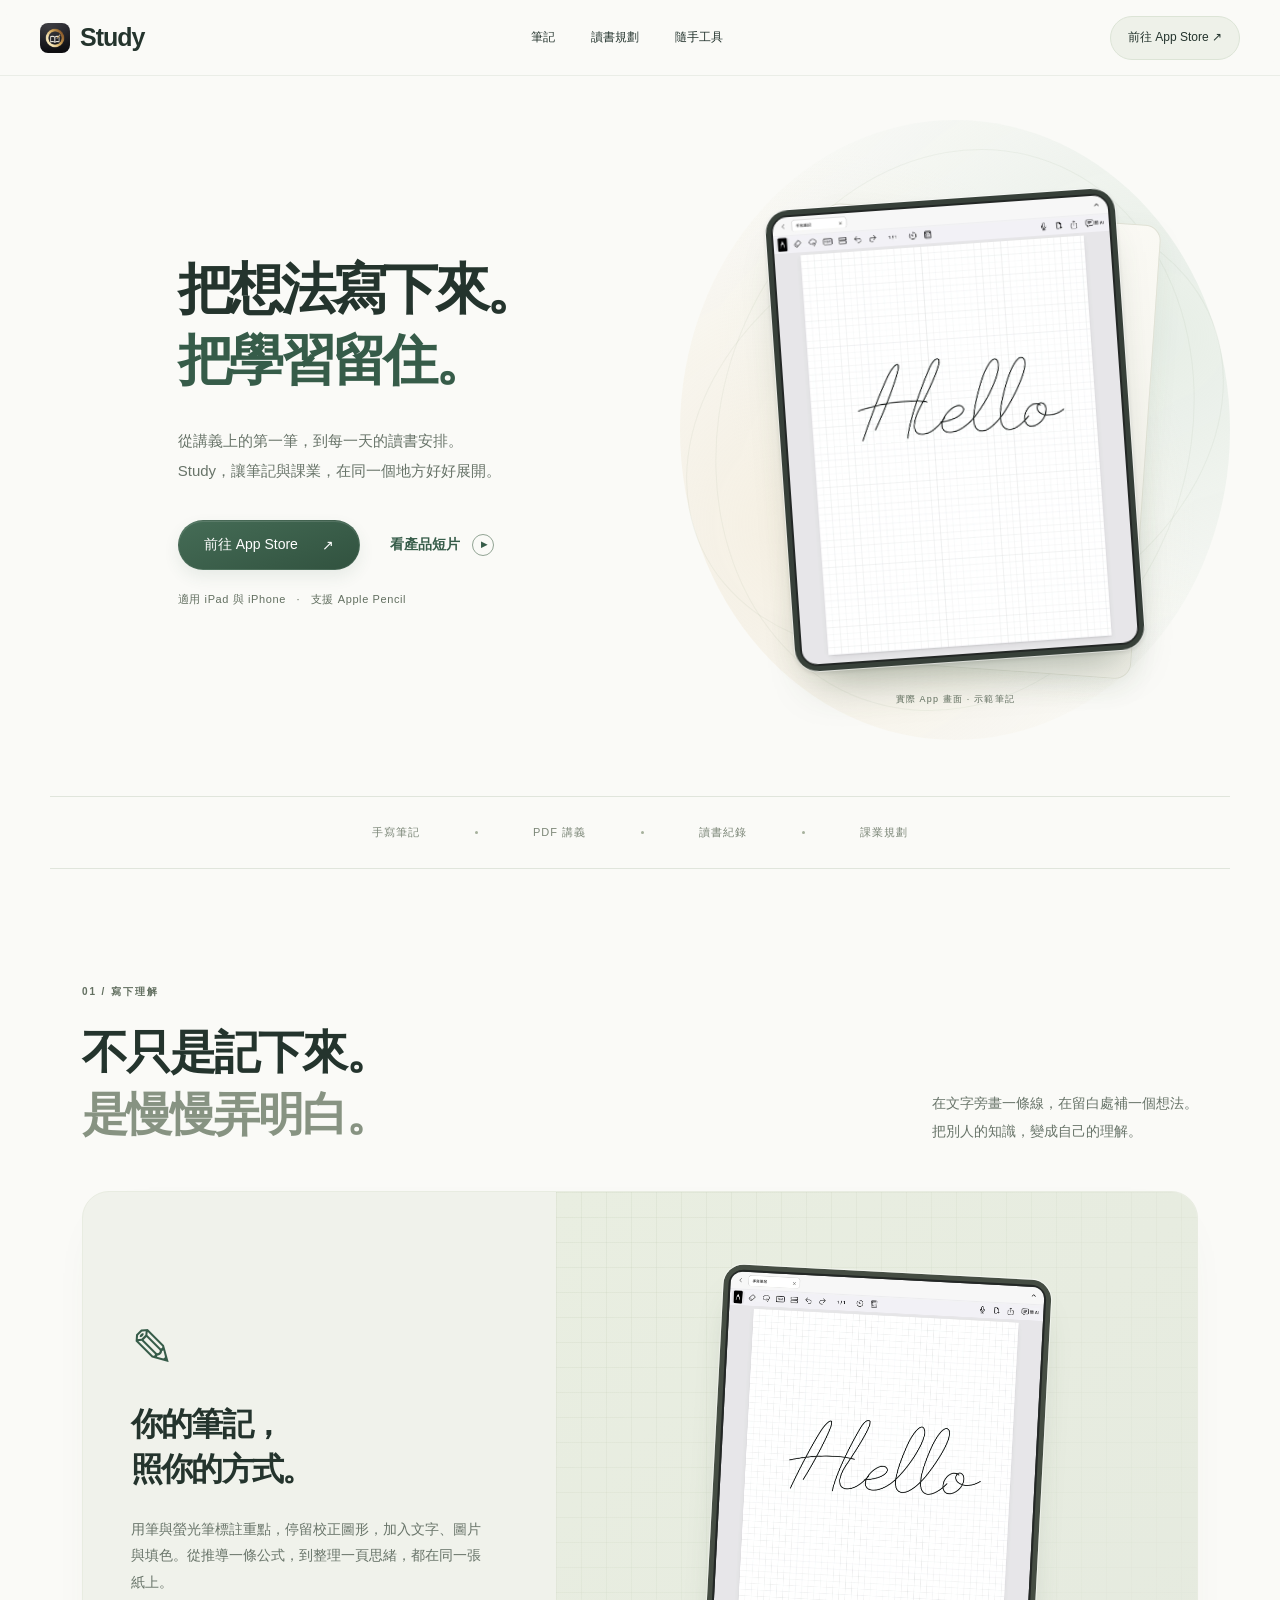
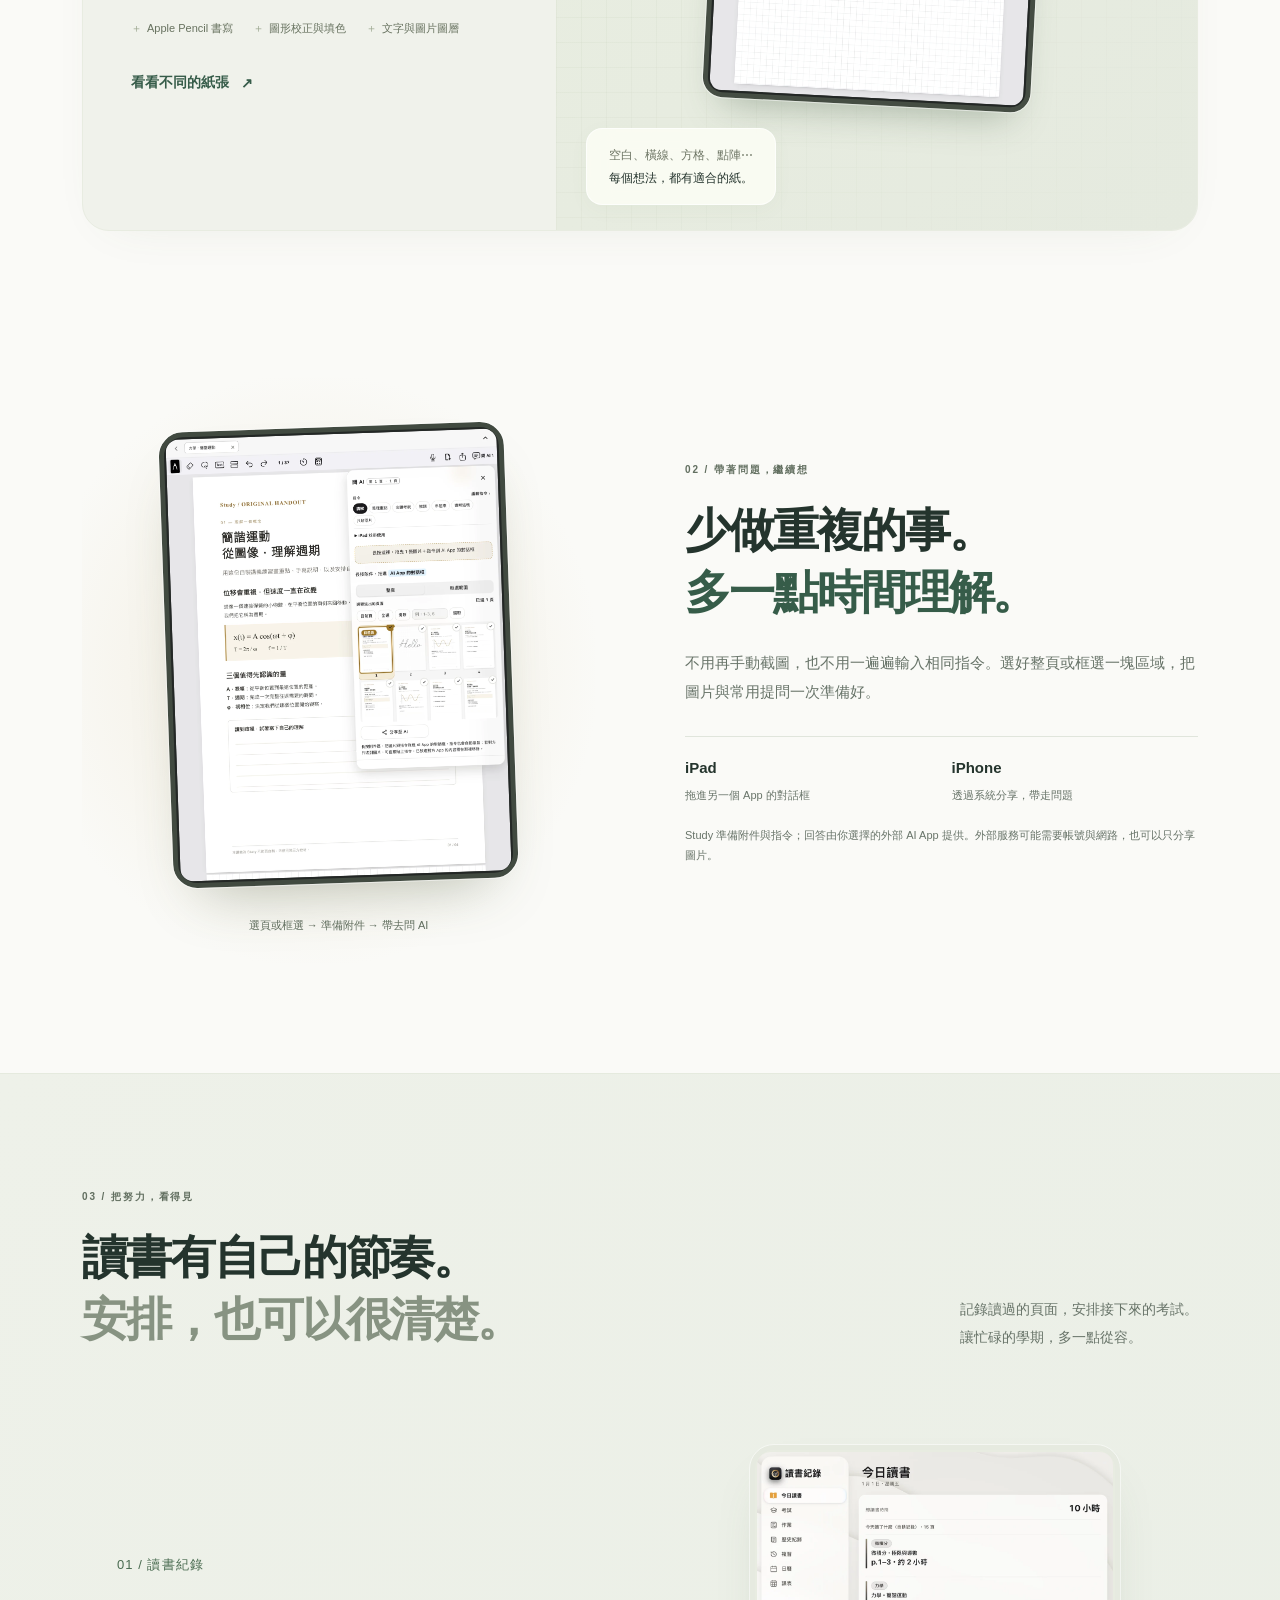
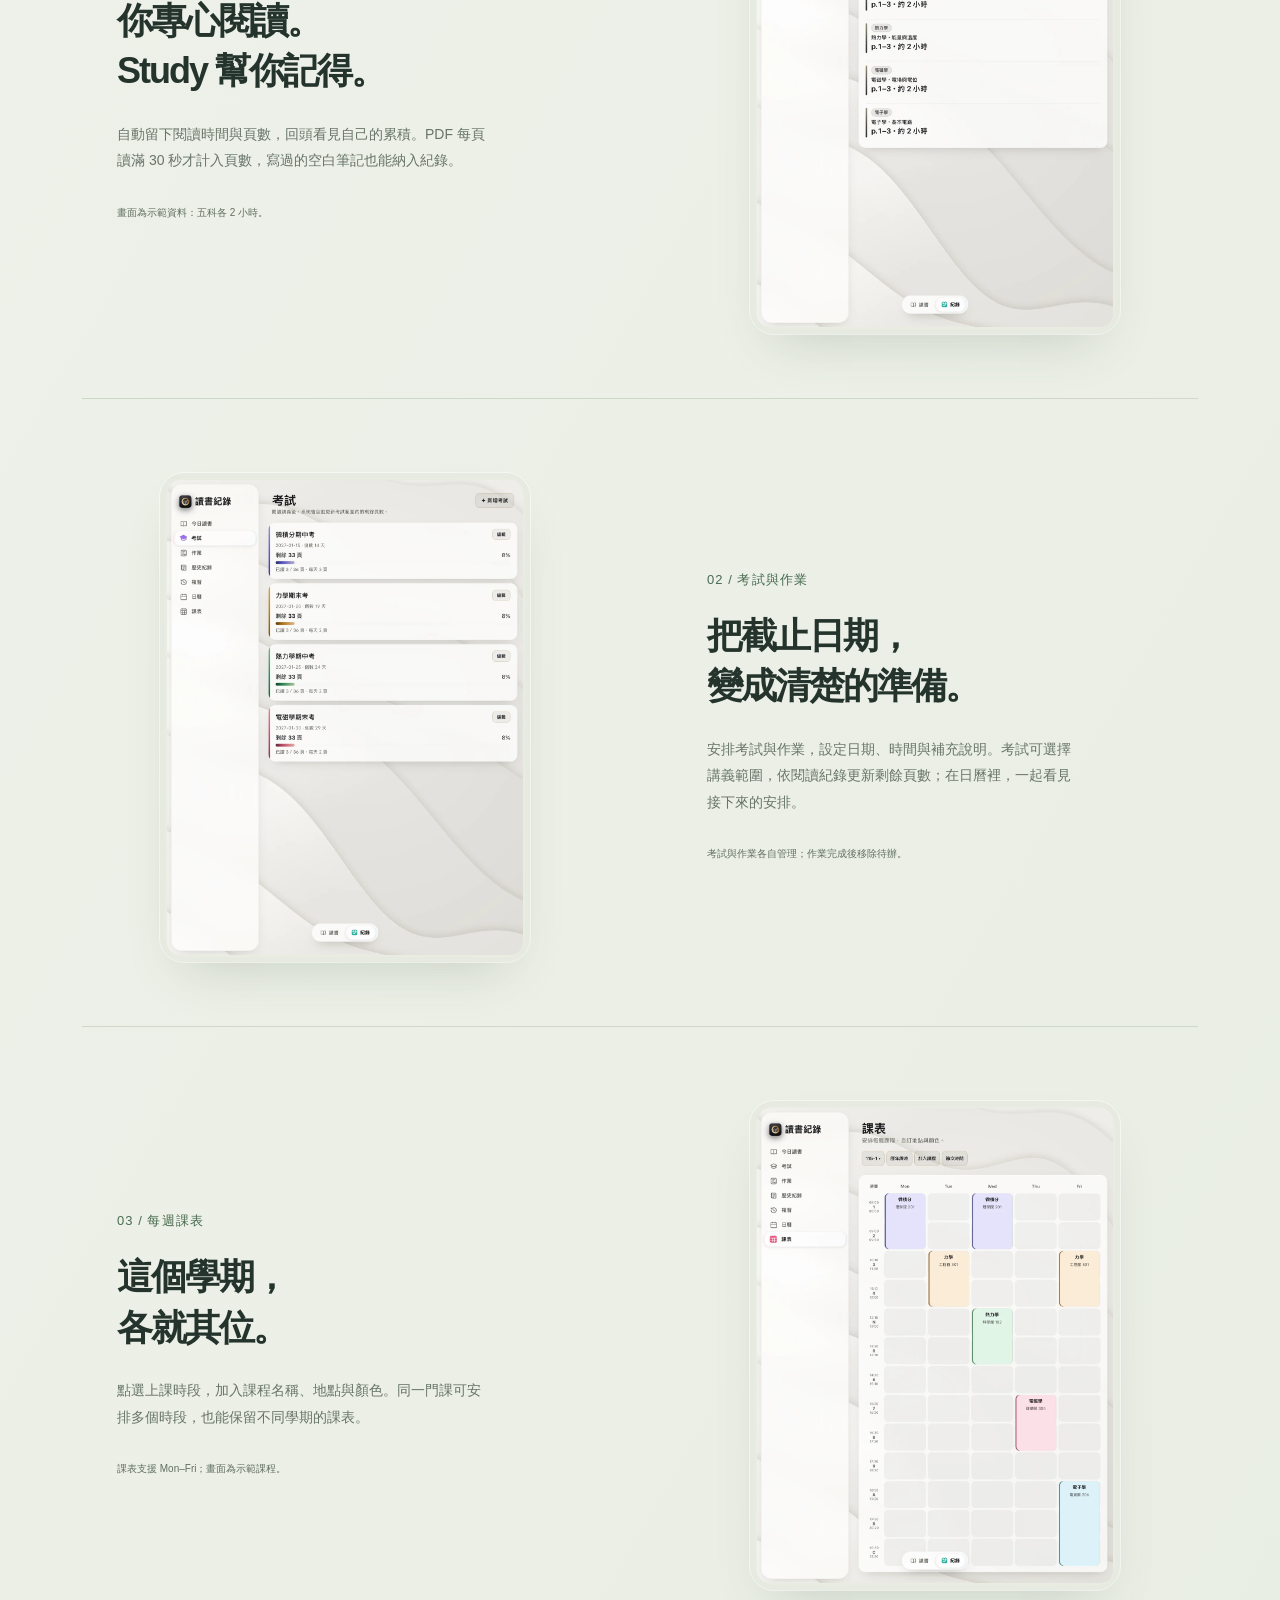
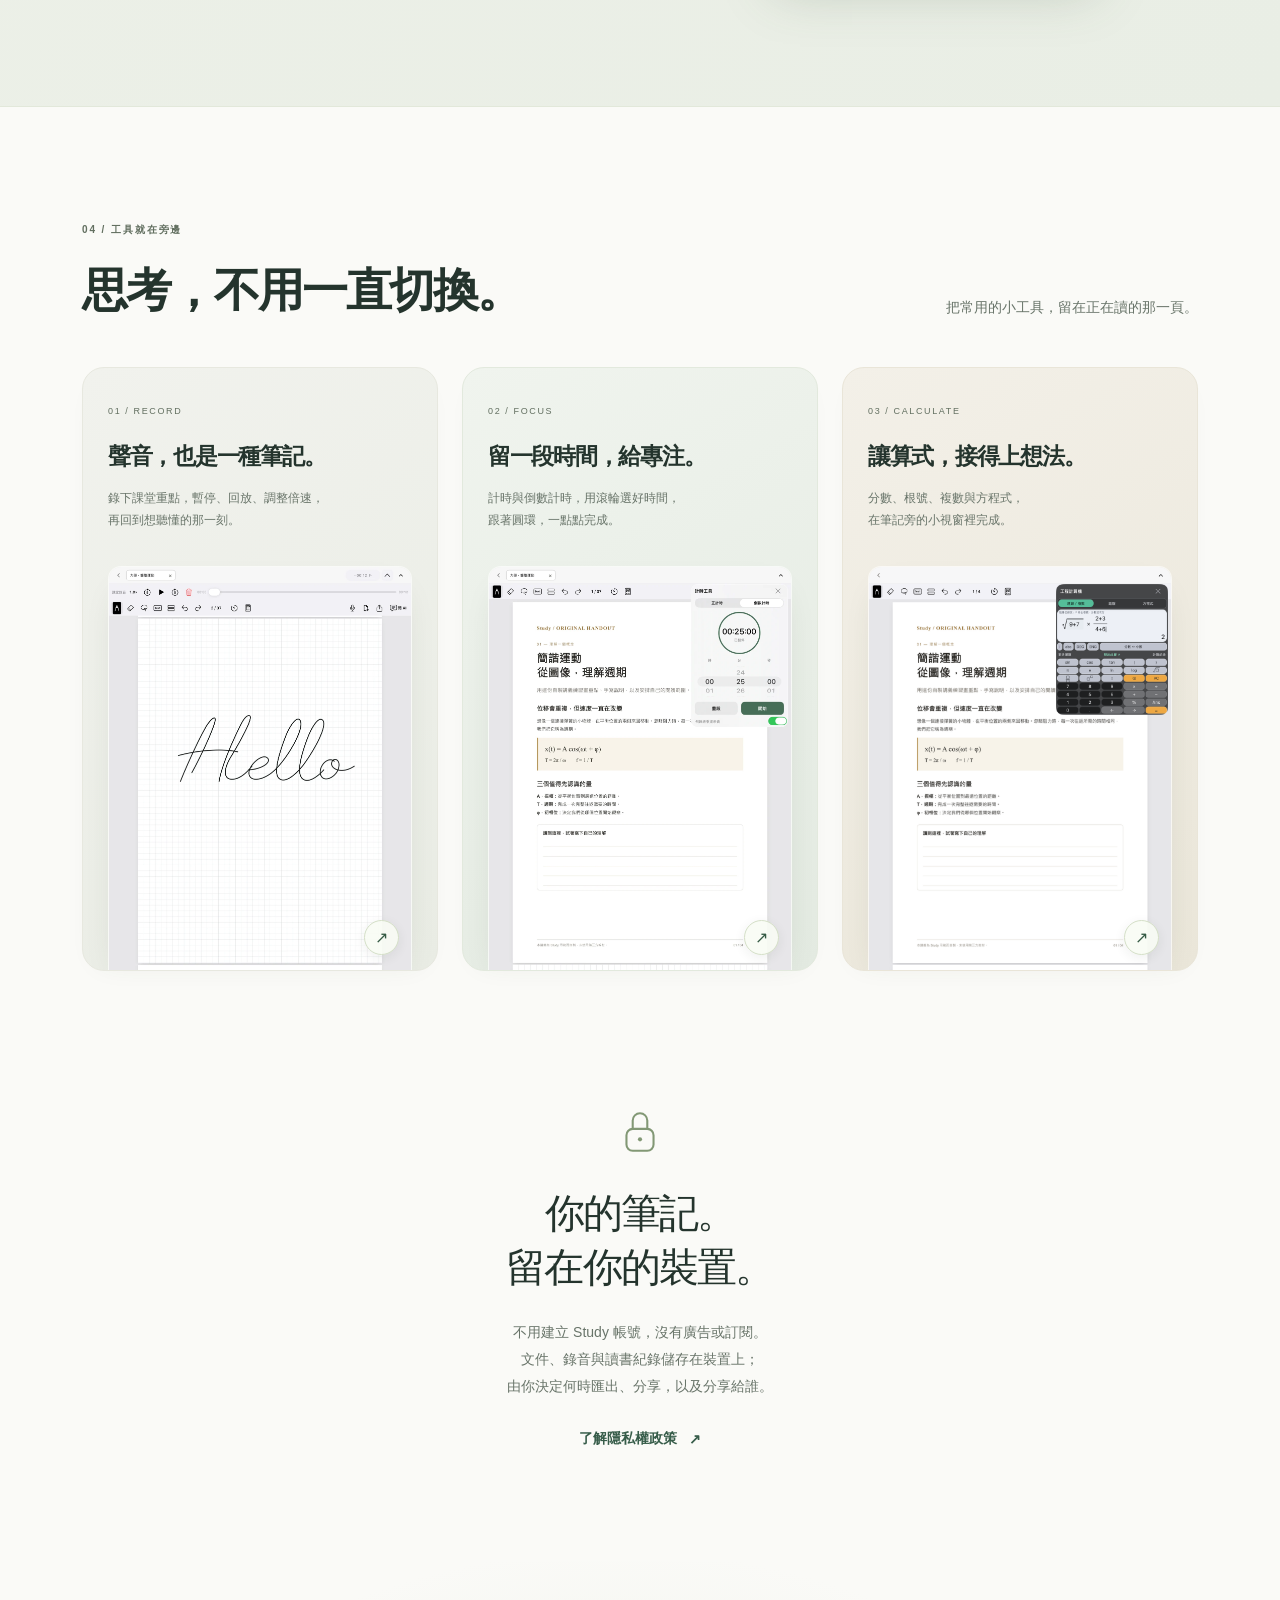
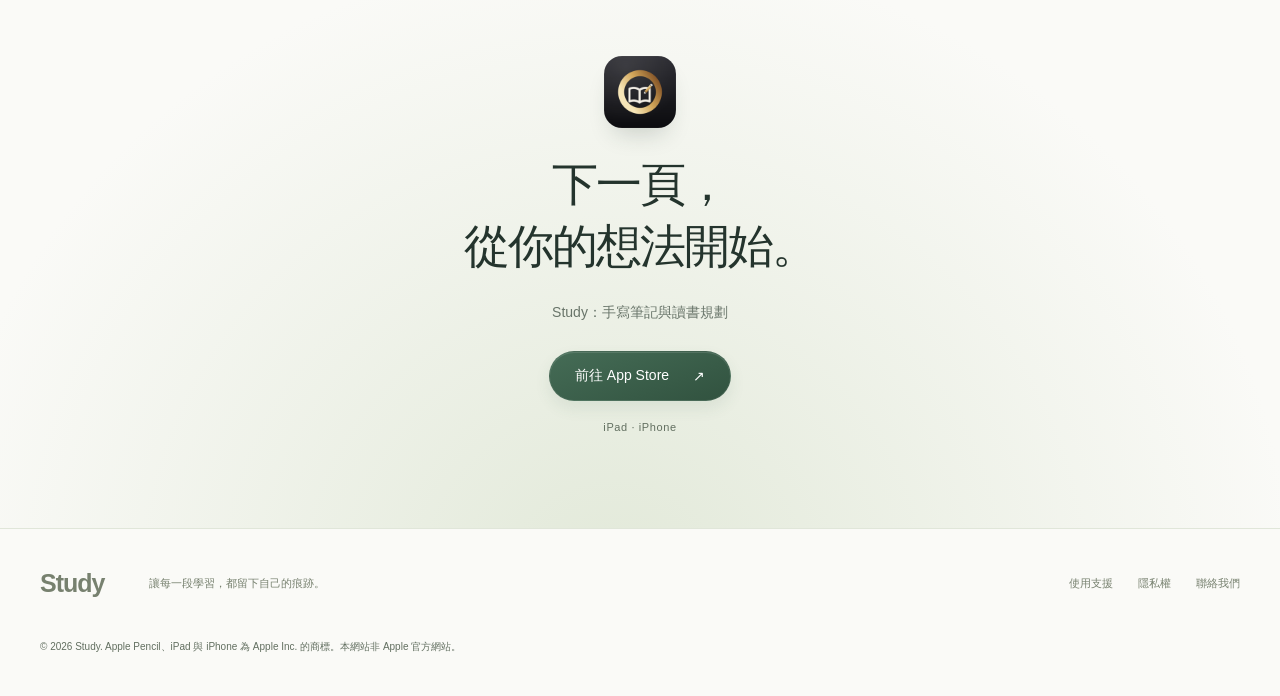
==== commit 834e4a62: "Refresh calculator capture and film; expand planning stories" ====
--- a/index.html
+++ b/index.html
@@ -1,9 +1,9 @@
 <!doctype html>
 <html lang="zh-Hant">
-<head><meta charset="utf-8"><meta name="viewport" content="width=device-width,initial-scale=1"><meta property="og:type" content="website"><meta property="og:title" content="Study：手寫筆記與讀書規劃"><meta property="og:description" content="把想法寫下來，把學習留住。PDF、手寫筆記與課業規劃，都在同一個地方。"><meta property="og:url" content="https://andyhsuan.github.io/Study-Website/"><meta property="og:image" content="https://andyhsuan.github.io/Study-Website/assets/study-film-poster.jpg"><meta name="twitter:card" content="summary_large_image"><meta name="theme-color" content="#fafaf7"><link rel="canonical" href="https://andyhsuan.github.io/Study-Website/"><meta property="og:locale" content="zh_TW"><meta property="og:site_name" content="Study"><meta property="og:image:width" content="1920"><meta property="og:image:height" content="1080"><meta property="og:image:alt" content="Study 手寫筆記與讀書規劃，Hello 手寫筆記展示"><meta name="description" content="Study：手寫筆記與讀書規劃。整理 PDF、寫下想法、記錄讀書進度，讓課堂與日常學習各就其位。"><title>Study：手寫筆記與讀書規劃</title><link rel="icon" href="assets/icon.png"><link rel="stylesheet" href="style.css?v=4"></head>
+<head><meta charset="utf-8"><meta name="viewport" content="width=device-width,initial-scale=1"><meta property="og:type" content="website"><meta property="og:title" content="Study：手寫筆記與讀書規劃"><meta property="og:description" content="把想法寫下來，把學習留住。PDF、手寫筆記與課業規劃，都在同一個地方。"><meta property="og:url" content="https://andyhsuan.github.io/Study-Website/"><meta property="og:image" content="https://andyhsuan.github.io/Study-Website/assets/study-film-v2-poster.jpg"><meta name="twitter:card" content="summary_large_image"><meta name="theme-color" content="#fafaf7"><link rel="canonical" href="https://andyhsuan.github.io/Study-Website/"><meta property="og:locale" content="zh_TW"><meta property="og:site_name" content="Study"><meta property="og:image:width" content="1920"><meta property="og:image:height" content="1080"><meta property="og:image:alt" content="Study 手寫筆記與讀書規劃，Hello 手寫筆記展示"><meta name="description" content="Study：手寫筆記與讀書規劃。整理 PDF、寫下想法、記錄讀書進度，讓課堂與日常學習各就其位。"><title>Study：手寫筆記與讀書規劃</title><link rel="icon" href="assets/icon.png"><link rel="stylesheet" href="style.css?v=5"></head>
 <body>
 <a class="skip" href="#main">跳至內容</a>
-<header class="navigation"><nav aria-label="主要導覽"><a class="brand" href="#" aria-label="Study 首頁"><img src="assets/icon.png" alt="" width="30" height="30">Study<span class="brand-dot"></span></a><div class="navlinks"><a href="#writing">筆記</a><a href="#planning">讀書規劃</a><a href="#tools">隨手工具</a></div><a class="nav-download" href="https://apps.apple.com/tw/app/id6829260570" target="_blank" rel="noopener">前往 App Store <span aria-hidden="true">↗</span></a></nav></header>
+<header class="navigation"><nav aria-label="主要導覽"><a class="brand" href="#" aria-label="Study 首頁"><img src="assets/icon.png" alt="" width="30" height="30">Study</a><div class="navlinks"><a href="#writing">筆記</a><a href="#planning">讀書規劃</a><a href="#tools">隨手工具</a></div><a class="nav-download" href="https://apps.apple.com/tw/app/id6829260570" target="_blank" rel="noopener">前往 App Store <span aria-hidden="true">↗</span></a></nav></header>
 <main id="main">
 <section class="hero">
 <div class="hero-copy"><h1>把想法寫下來。<br><em>把學習留住。</em></h1><p>從講義上的第一筆，到每一天的讀書安排。<br class="desktop">Study，讓筆記與課業，在同一個地方好好展開。</p><div class="hero-actions"><a class="button primary" href="https://apps.apple.com/tw/app/id6829260570" target="_blank" rel="noopener">前往 App Store <span aria-hidden="true">↗</span></a><button class="text-button" data-demo>看產品短片 <span class="play" aria-hidden="true">▶</span></button></div><div class="availability">適用 iPad 與 iPhone <span>·</span> 支援 Apple Pencil</div></div>
@@ -14,14 +14,14 @@
 <div class="section-heading"><div><span class="eyebrow">01 / 寫下理解</span><h2>不只是記下來。<br><span>是慢慢弄明白。</span></h2></div><p>在文字旁畫一條線，在留白處補一個想法。<br>把別人的知識，變成自己的理解。</p></div>
 <div class="writing-grid"><div class="writing-content"><span class="feature-symbol" aria-hidden="true">✎</span><h3>你的筆記，<br>照你的方式。</h3><p>用筆與螢光筆標註重點，停留校正圖形，加入文字、圖片與填色。從推導一條公式，到整理一頁思緒，都在同一張紙上。</p><div class="mini-list"><span>Apple Pencil 書寫</span><span>圖形校正與填色</span><span>文字與圖片圖層</span></div><button class="text-button" data-gallery="papers">看看不同的紙張 <span aria-hidden="true">↗</span></button></div><div class="writing-visual"><div class="grid-pattern"></div><figure class="device"><img src="assets/writing.webp" width="1200" height="1600" decoding="async" alt="方格紙上的手寫 Hello，以及 Study 書寫工具列" loading="lazy"></figure><div class="paper-label">空白、橫線、方格、點陣⋯<br><strong>每個想法，都有適合的紙。</strong></div></div></div>
 </section>
-<section class="ai-section section" id="ai"><div class="ai-layout"><div class="ai-visual"><figure class="device"><img src="assets/ai.webp" width="1200" height="1600" decoding="async" alt="PDF 頁面與問 AI 面板，準備選取的圖片及提問指令" loading="lazy"></figure><span class="visual-caption">選頁或框選 → 準備附件 → 帶去問 AI</span></div><div class="ai-copy"><span class="eyebrow">02 / 帶著問題，繼續想</span><h2>少做重複的事。<br><em>多一點時間理解。</em></h2><p>不用再手動截圖，也不用一遍遍輸入相同指令。選好整頁或框選一塊區域，把圖片與常用提問一次準備好。</p><div class="platform-row"><div><b>iPad</b><span>拖進另一個 App 的對話框</span></div><div><b>iPhone</b><span>透過系統分享，帶走問題</span></div></div><p class="fineprint">Study 準備附件與指令；回答由你選擇的外部 AI App 提供。外部服務可能需要帳號與網路，也可以只分享圖片。</p><button class="text-button" data-demo>看產品短片 <span aria-hidden="true">↗</span></button></div></div></section>
-<section class="planning section" id="planning"><div class="section-heading"><div><span class="eyebrow">03 / 把努力，看得見</span><h2>讀書有自己的節奏。<br><span>安排，也可以很清楚。</span></h2><p>記錄讀過的頁面，安排接下來的考試。<br>讓忙碌的學期，多一點從容。</p></div>
-<div class="planner"><div class="planner-nav" role="tablist" aria-label="讀書規劃功能"><button role="tab" aria-selected="true" aria-controls="planner-panel" id="tab-records" data-plan="records">讀書紀錄</button><button role="tab" aria-selected="false" aria-controls="planner-panel" id="tab-exams" data-plan="exams" tabindex="-1">考試與作業</button><button role="tab" aria-selected="false" aria-controls="planner-panel" id="tab-timetable" data-plan="timetable" tabindex="-1">每週課表</button></div><div class="planner-panel" id="planner-panel" role="tabpanel" tabindex="0" aria-labelledby="tab-records"><div class="planner-copy"><span class="planner-number" aria-hidden="true">01</span><h3 id="plan-title">你專心閱讀。<br>Study 幫你記得。</h3><p id="plan-description">自動留下閱讀時間與頁數，回頭看見自己的累積。PDF 每頁讀滿 30 秒才計入頁數，寫過的空白筆記也能納入紀錄。</p><span class="data-note" id="plan-note">畫面為示範資料：五科各 2 小時。</span></div><figure class="device planner-device"><img id="plan-image" src="assets/records.webp" width="1200" height="1600" decoding="async" alt="今日讀書示範紀錄，五科合計 10 小時" loading="lazy"></figure></div></div></section>
-<section class="tools section" id="tools"><div class="section-heading"><div><span class="eyebrow">04 / 工具就在旁邊</span><h2>思考，不用一直切換。</h2></div><p>把常用的小工具，留在正在讀的那一頁。</p></div><div class="tools-grid"><article class="tool-card"><span class="tool-index">01 / RECORD</span><h3>聲音，也是一種筆記。</h3><p>錄下課堂重點，暫停、回放、調整倍速，<br>再回到想聽懂的那一刻。</p><button class="tool-image" data-gallery="recording" aria-label="放大課堂錄音畫面"><img src="assets/recording.webp" width="1200" height="1600" decoding="async" alt="Study 課堂錄音播放列" loading="lazy"><span class="expand" aria-hidden="true">↗</span></button></article><article class="tool-card"><span class="tool-index">02 / FOCUS</span><h3>留一段時間，給專注。</h3><p>計時與倒數計時，用滾輪選好時間，<br>跟著圓環，一點點完成。</p><button class="tool-image" data-gallery="timer" aria-label="放大計時器畫面"><img src="assets/timer.webp" width="1200" height="1600" decoding="async" alt="Study 的倒數計時圓環與時間滾輪" loading="lazy"><span class="expand" aria-hidden="true">↗</span></button></article><article class="tool-card"><span class="tool-index">03 / CALCULATE</span><h3>讓算式，接得上想法。</h3><p>分數、根號、複數與方程式，<br>在筆記旁的小視窗裡完成。</p><button class="tool-image" data-gallery="calculator" aria-label="放大工程計算機畫面"><img src="assets/calculator.webp" width="1200" height="1600" decoding="async" alt="Study 工程計算機，顯示根號與分數算式" loading="lazy"><span class="expand" aria-hidden="true">↗</span></button></article></div></section>
+<section class="ai-section section" id="ai"><div class="ai-layout"><div class="ai-visual"><figure class="device"><img src="assets/ai.webp" width="1200" height="1600" decoding="async" alt="PDF 頁面與問 AI 面板，準備選取的圖片及提問指令" loading="lazy"></figure><span class="visual-caption">選頁或框選 → 準備附件 → 帶去問 AI</span></div><div class="ai-copy"><span class="eyebrow">02 / 帶著問題，繼續想</span><h2>少做重複的事。<br><em>多一點時間理解。</em></h2><p>不用再手動截圖，也不用一遍遍輸入相同指令。選好整頁或框選一塊區域，把圖片與常用提問一次準備好。</p><div class="platform-row"><div><b>iPad</b><span>拖進另一個 App 的對話框</span></div><div><b>iPhone</b><span>透過系統分享，帶走問題</span></div></div><p class="fineprint">Study 準備附件與指令；回答由你選擇的外部 AI App 提供。外部服務可能需要帳號與網路，也可以只分享圖片。</p></div></div></section>
+<section class="planning section" id="planning"><div class="section-heading"><div><span class="eyebrow">03 / 把努力，看得見</span><h2>讀書有自己的節奏。<br><span>安排，也可以很清楚。</span></h2></div><p>記錄讀過的頁面，安排接下來的考試。<br>讓忙碌的學期，多一點從容。</p></div>
+<div class="planner planner-expanded"><article class="planner-panel" id="plan-records" aria-labelledby="plan-records-title"><div class="planner-copy"><span class="planner-label">01 / 讀書紀錄</span><h3 id="plan-records-title">你專心閱讀。<br>Study 幫你記得。</h3><p>自動留下閱讀時間與頁數，回頭看見自己的累積。PDF 每頁讀滿 30 秒才計入頁數，寫過的空白筆記也能納入紀錄。</p><span class="data-note">畫面為示範資料：五科各 2 小時。</span></div><figure class="device planner-device"><img src="assets/records.webp" width="1200" height="1600" decoding="async" alt="今日讀書示範紀錄，五科合計 10 小時" loading="lazy"></figure></article><article class="planner-panel" id="plan-exams" aria-labelledby="plan-exams-title"><div class="planner-copy"><span class="planner-label">02 / 考試與作業</span><h3 id="plan-exams-title">把截止日期，<br>變成清楚的準備。</h3><p>安排考試與作業，設定日期、時間與補充說明。考試可選擇講義範圍，依閱讀紀錄更新剩餘頁數；在日曆裡，一起看見接下來的安排。</p><span class="data-note">考試與作業各自管理；作業完成後移除待辦。</span></div><figure class="device planner-device"><img src="assets/exams.webp" width="1200" height="1600" decoding="async" alt="Study 考試進度與剩餘頁數列表" loading="lazy"></figure></article><article class="planner-panel" id="plan-timetable" aria-labelledby="plan-timetable-title"><div class="planner-copy"><span class="planner-label">03 / 每週課表</span><h3 id="plan-timetable-title">這個學期，<br>各就其位。</h3><p>點選上課時段，加入課程名稱、地點與顏色。同一門課可安排多個時段，也能保留不同學期的課表。</p><span class="data-note">課表支援 Mon–Fri；畫面為示範課程。</span></div><figure class="device planner-device"><img src="assets/timetable.webp" width="1200" height="1600" decoding="async" alt="Study 每週課表，依課程以不同顏色區分" loading="lazy"></figure></article></div></section>
+<section class="tools section" id="tools"><div class="section-heading"><div><span class="eyebrow">04 / 工具就在旁邊</span><h2>思考，不用一直切換。</h2></div><p>把常用的小工具，留在正在讀的那一頁。</p></div><div class="tools-grid"><article class="tool-card"><span class="tool-index">01 / RECORD</span><h3>聲音，也是一種筆記。</h3><p>錄下課堂重點，暫停、回放、調整倍速，<br>再回到想聽懂的那一刻。</p><button class="tool-image" data-gallery="recording" aria-label="放大課堂錄音畫面"><img src="assets/recording.webp" width="1200" height="1600" decoding="async" alt="Study 課堂錄音播放列" loading="lazy"><span class="expand" aria-hidden="true">↗</span></button></article><article class="tool-card"><span class="tool-index">02 / FOCUS</span><h3>留一段時間，給專注。</h3><p>計時與倒數計時，用滾輪選好時間，<br>跟著圓環，一點點完成。</p><button class="tool-image" data-gallery="timer" aria-label="放大計時器畫面"><img src="assets/timer.webp" width="1200" height="1600" decoding="async" alt="Study 的倒數計時圓環與時間滾輪" loading="lazy"><span class="expand" aria-hidden="true">↗</span></button></article><article class="tool-card"><span class="tool-index">03 / CALCULATE</span><h3>讓算式，接得上想法。</h3><p>分數、根號、複數與方程式，<br>在筆記旁的小視窗裡完成。</p><button class="tool-image" data-gallery="calculator" aria-label="放大工程計算機畫面"><img src="assets/calculator-1041.webp" width="2048" height="2732" decoding="async" alt="Study 工程計算機，顯示根號與分數算式" loading="lazy"><span class="expand" aria-hidden="true">↗</span></button></article></div></section>
 <section class="quiet-section section"><div class="privacy-mark" aria-hidden="true"><svg viewBox="0 0 48 48" fill="none"><rect x="11" y="21" width="26" height="21" rx="6" stroke="currentColor" stroke-width="2"/><path d="M17 21v-8a7 7 0 0 1 14 0v8" stroke="currentColor" stroke-width="2"/><circle cx="24" cy="31" r="2" fill="currentColor"/></svg></div><h2>你的筆記。<br>留在你的裝置。</h2><p>不用建立 Study 帳號，沒有廣告或訂閱。<br>文件、錄音與讀書紀錄儲存在裝置上；<br>由你決定何時匯出、分享，以及分享給誰。</p><a class="text-button" href="https://andy123556556.github.io/study-support/#privacy" target="_blank" rel="noopener">了解隱私權政策 <span aria-hidden="true">↗</span></a></section>
-<section class="faq section"><div><span class="eyebrow">開始之前</span><h2>幾個你可能想知道的事。</h2></div><div class="questions"><details><summary>iPhone 和 iPad 都能使用嗎？<span aria-hidden="true">＋</span></summary><p>可以。Study 支援 iPhone 與 iPad；Apple Pencil 書寫需要相容的 iPad 與 Apple Pencil。手指書寫可在設定開啟，問 AI 則依裝置提供拖曳或系統分享方式。</p></details><details><summary>一定要匯入 PDF 才能開始嗎？<span aria-hidden="true">＋</span></summary><p>不用。你可以直接建立空白筆記，選擇喜歡的紙張樣式；也可以從「檔案」匯入自己的 PDF 講義，開始閱讀與標註。</p></details><details><summary>有英文與深色模式嗎？<span aria-hidden="true">＋</span></summary><p>有。App 提供繁體中文與英文介面，以及淺色、深色外觀，可以依自己的閱讀習慣調整。</p></details><details><summary>如何下載與更新 Study？<span aria-hidden="true">＋</span></summary><p>點選「前往 App Store」即可下載或更新。Study 支援 iOS／iPadOS 16.0 以上；可下載的最新版本與裝置相容性，請以 App Store 頁面為準。本頁以實際 App 畫面與示範筆記呈現功能。</p></details></div></section>
+
 <section class="closing section"><img src="assets/icon.png" width="72" height="72" alt="Study App 圖示" loading="lazy"><h2>下一頁，<br>從你的想法開始。</h2><p>Study：手寫筆記與讀書規劃</p><a class="button primary" href="https://apps.apple.com/tw/app/id6829260570" target="_blank" rel="noopener">前往 App Store <span aria-hidden="true">↗</span></a><span class="availability">iPad · iPhone</span></section>
 </main>
-<footer><a class="brand" href="#">Study<span class="brand-dot"></span></a><span>讓每一段學習，都留下自己的痕跡。</span><div><a href="https://andy123556556.github.io/study-support/" target="_blank" rel="noopener">使用支援</a><a href="https://andy123556556.github.io/study-support/#privacy" target="_blank" rel="noopener">隱私權</a><a href="mailto:andy558985@gmail.com">聯絡我們</a></div><small>© 2026 Study. Apple Pencil、iPad 與 iPhone 為 Apple Inc. 的商標。本網站非 Apple 官方網站。</small></footer>
+<footer><a class="brand" href="#">Study</a><span>讓每一段學習，都留下自己的痕跡。</span><div><a href="https://andy123556556.github.io/study-support/" target="_blank" rel="noopener">使用支援</a><a href="https://andy123556556.github.io/study-support/#privacy" target="_blank" rel="noopener">隱私權</a><a href="mailto:andy558985@gmail.com">聯絡我們</a></div><small>© 2026 Study. Apple Pencil、iPad 與 iPhone 為 Apple Inc. 的商標。本網站非 Apple 官方網站。</small></footer>
 <dialog id="media-dialog" aria-labelledby="dialog-title"><div class="dialog-header"><h2 id="dialog-title">Study 產品短片</h2><button id="dialog-close" aria-label="關閉視窗">關閉 <span aria-hidden="true">×</span></button></div><div id="dialog-content"></div></dialog>
-<script src="app.js?v=4"></script></body></html>
+<script src="app.js?v=5"></script></body></html>
--- a/style.css
+++ b/style.css
@@ -51,3 +51,20 @@
  dialog{max-height:94dvh}.dialog-header{padding:6px 16px}
  #dialog-content video,#dialog-content img{max-height:calc(94dvh - 85px)}
 }
+
+/* All planning stories stay visible, with a quiet alternating editorial layout. */
+.planner-expanded .planner-panel{min-height:0;padding:48px 0 64px;gap:64px}
+.planner-expanded .planner-panel+.planner-panel{border-top:1px solid #ced8c8;padding-top:74px}
+.planner-expanded .planner-panel:last-child{padding-bottom:0}
+.planner-label{display:block;color:#496b50;font-size:13px;letter-spacing:.08em;margin-bottom:22px}
+.planner-expanded .planner-device{width:min(370px,100%)}
+@media(min-width:701px){
+ .planner-expanded .planner-panel:nth-child(even) .planner-copy{grid-column:2;grid-row:1}
+ .planner-expanded .planner-panel:nth-child(even) .planner-device{grid-column:1;grid-row:1}
+}
+@media(max-width:700px){
+ .planner-expanded .planner-panel{padding:24px 0 46px;gap:30px}
+ .planner-expanded .planner-panel+.planner-panel{padding-top:46px}
+ .planner-expanded .planner-device{width:min(300px,90%)}
+ .planner-label{font-size:12px;margin-bottom:16px}
+}
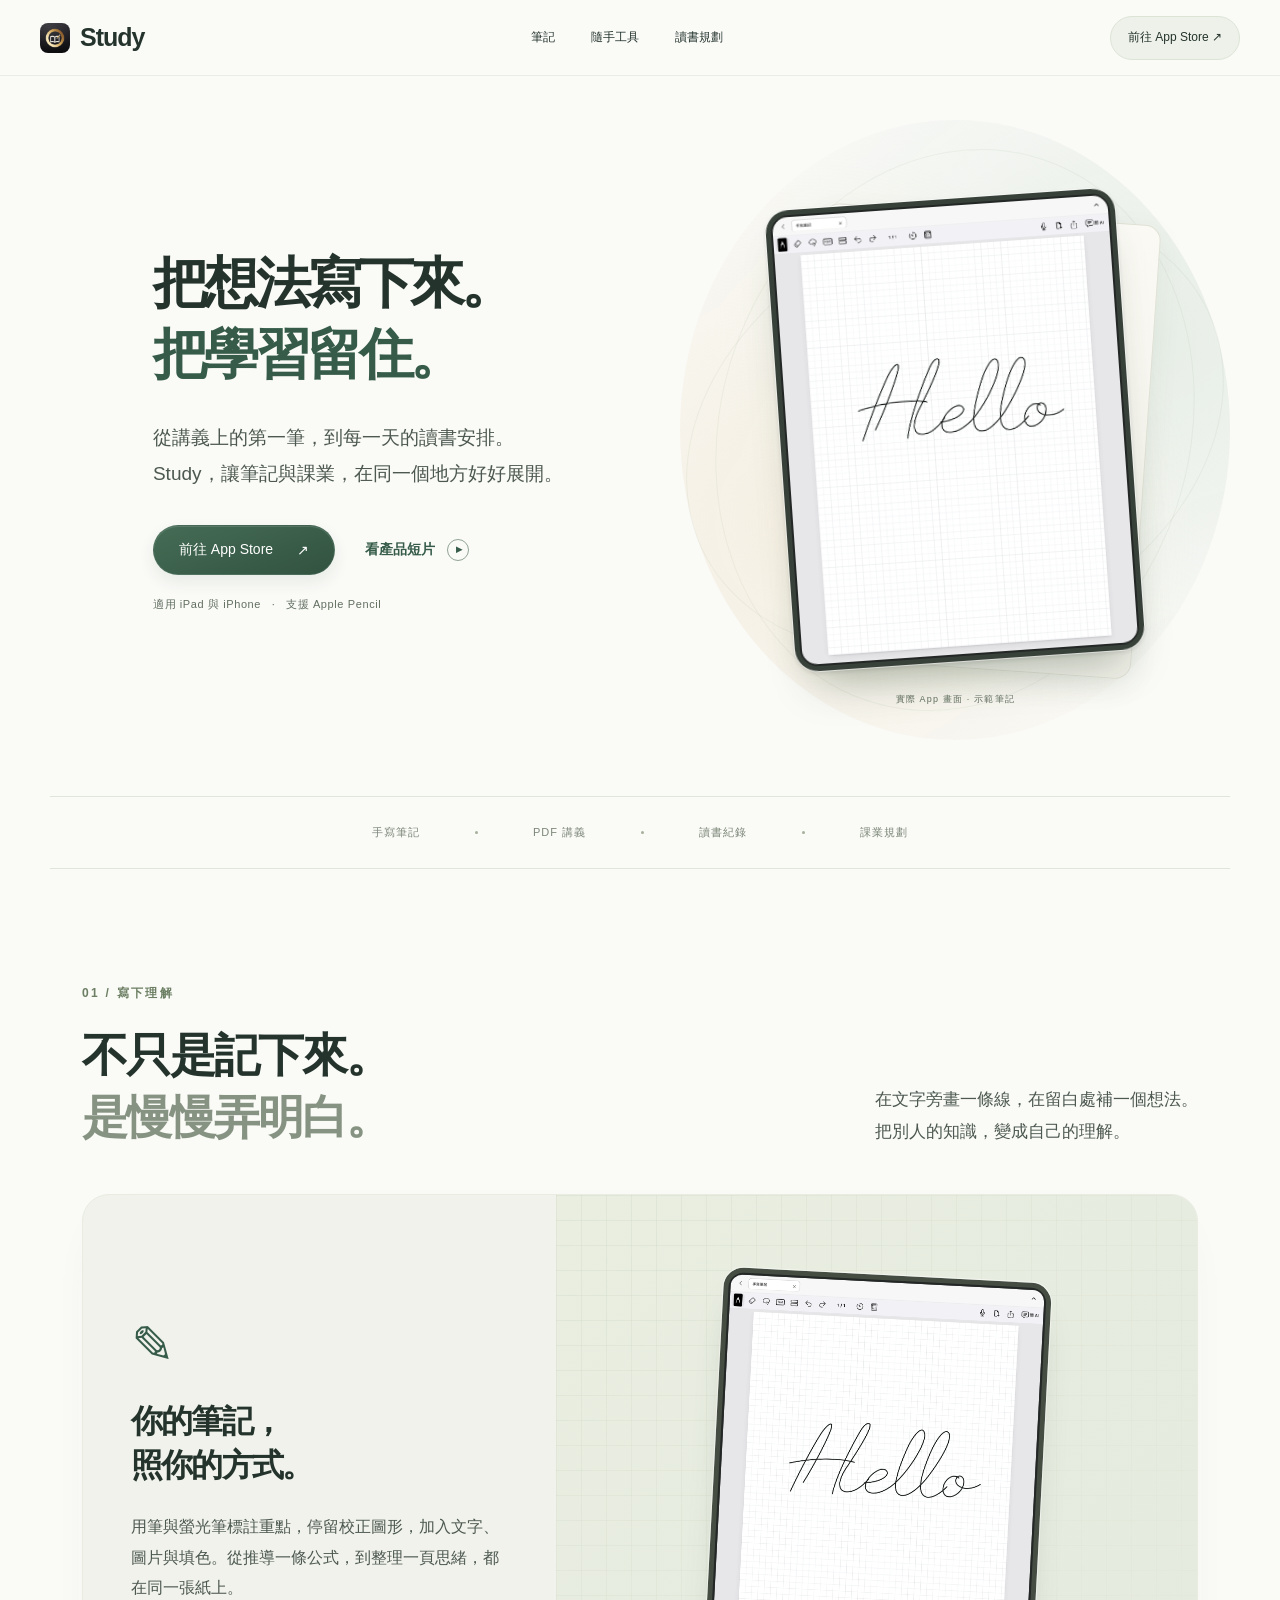
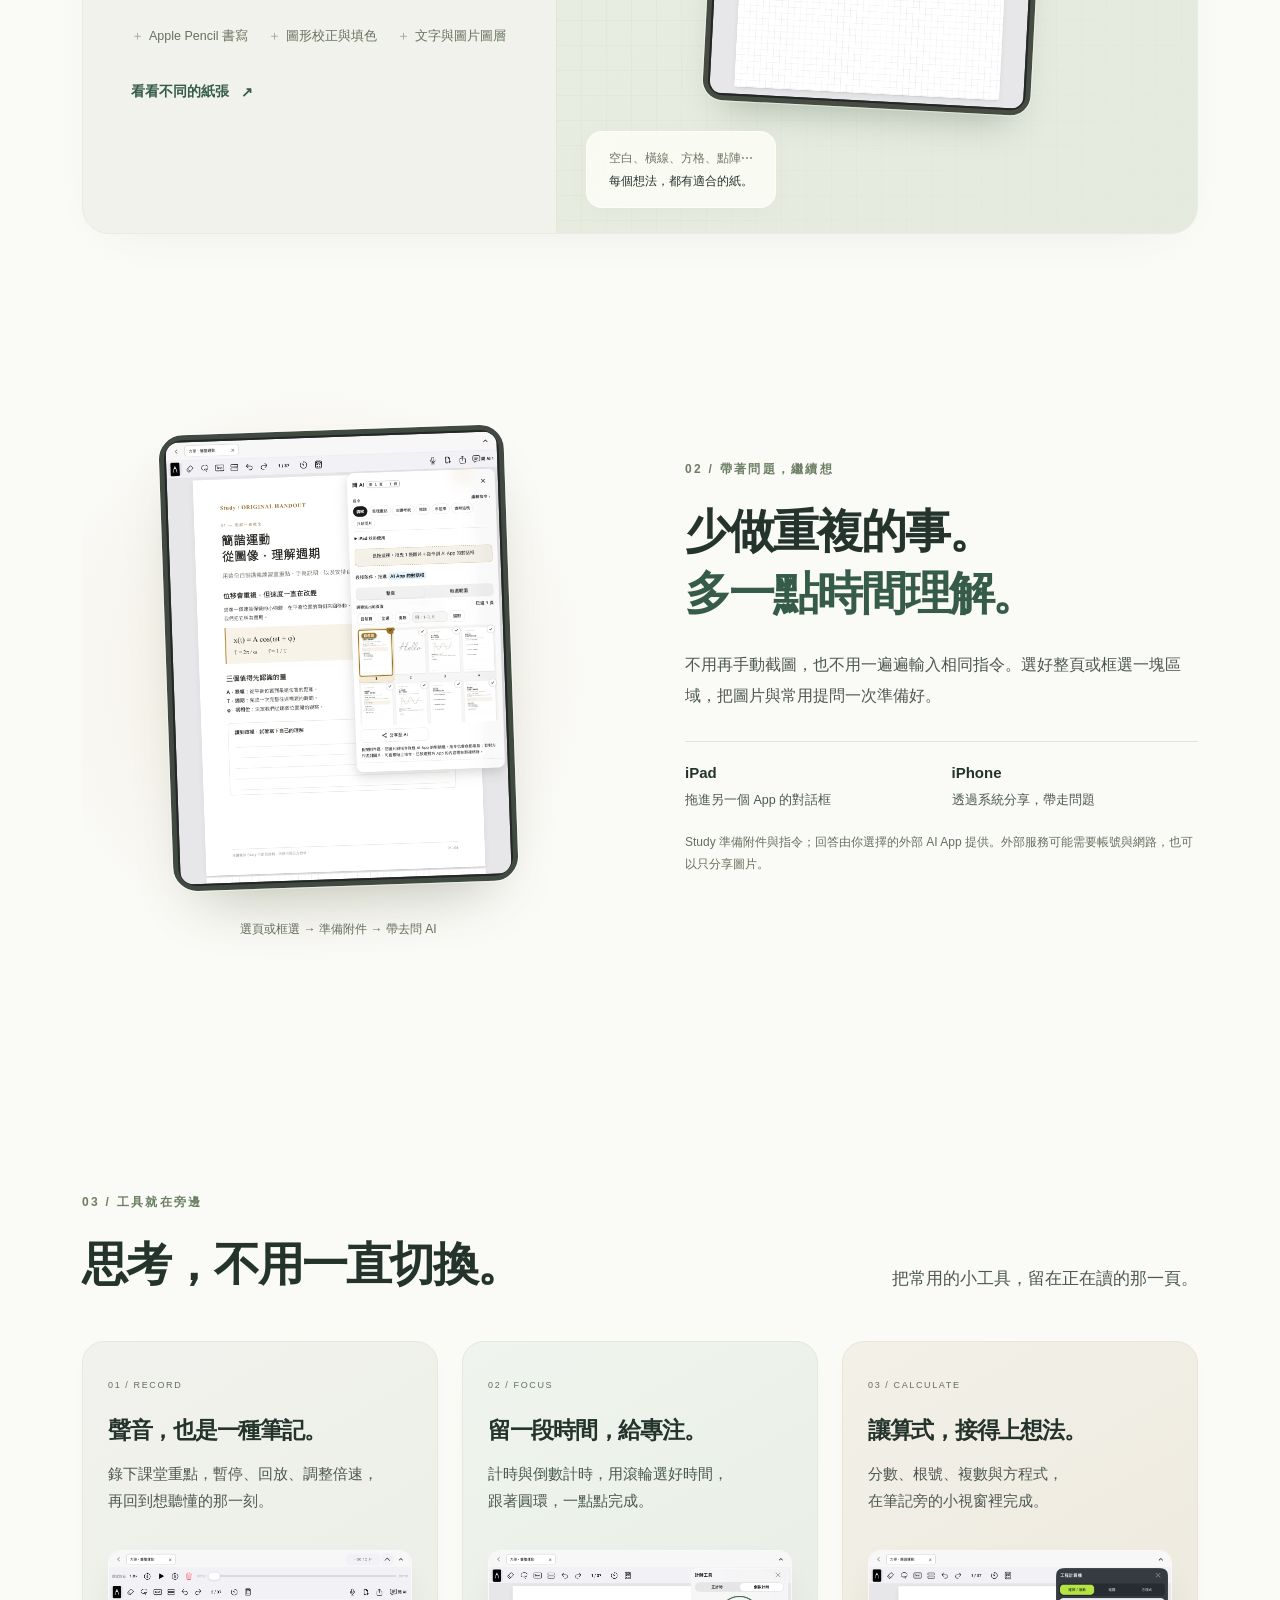
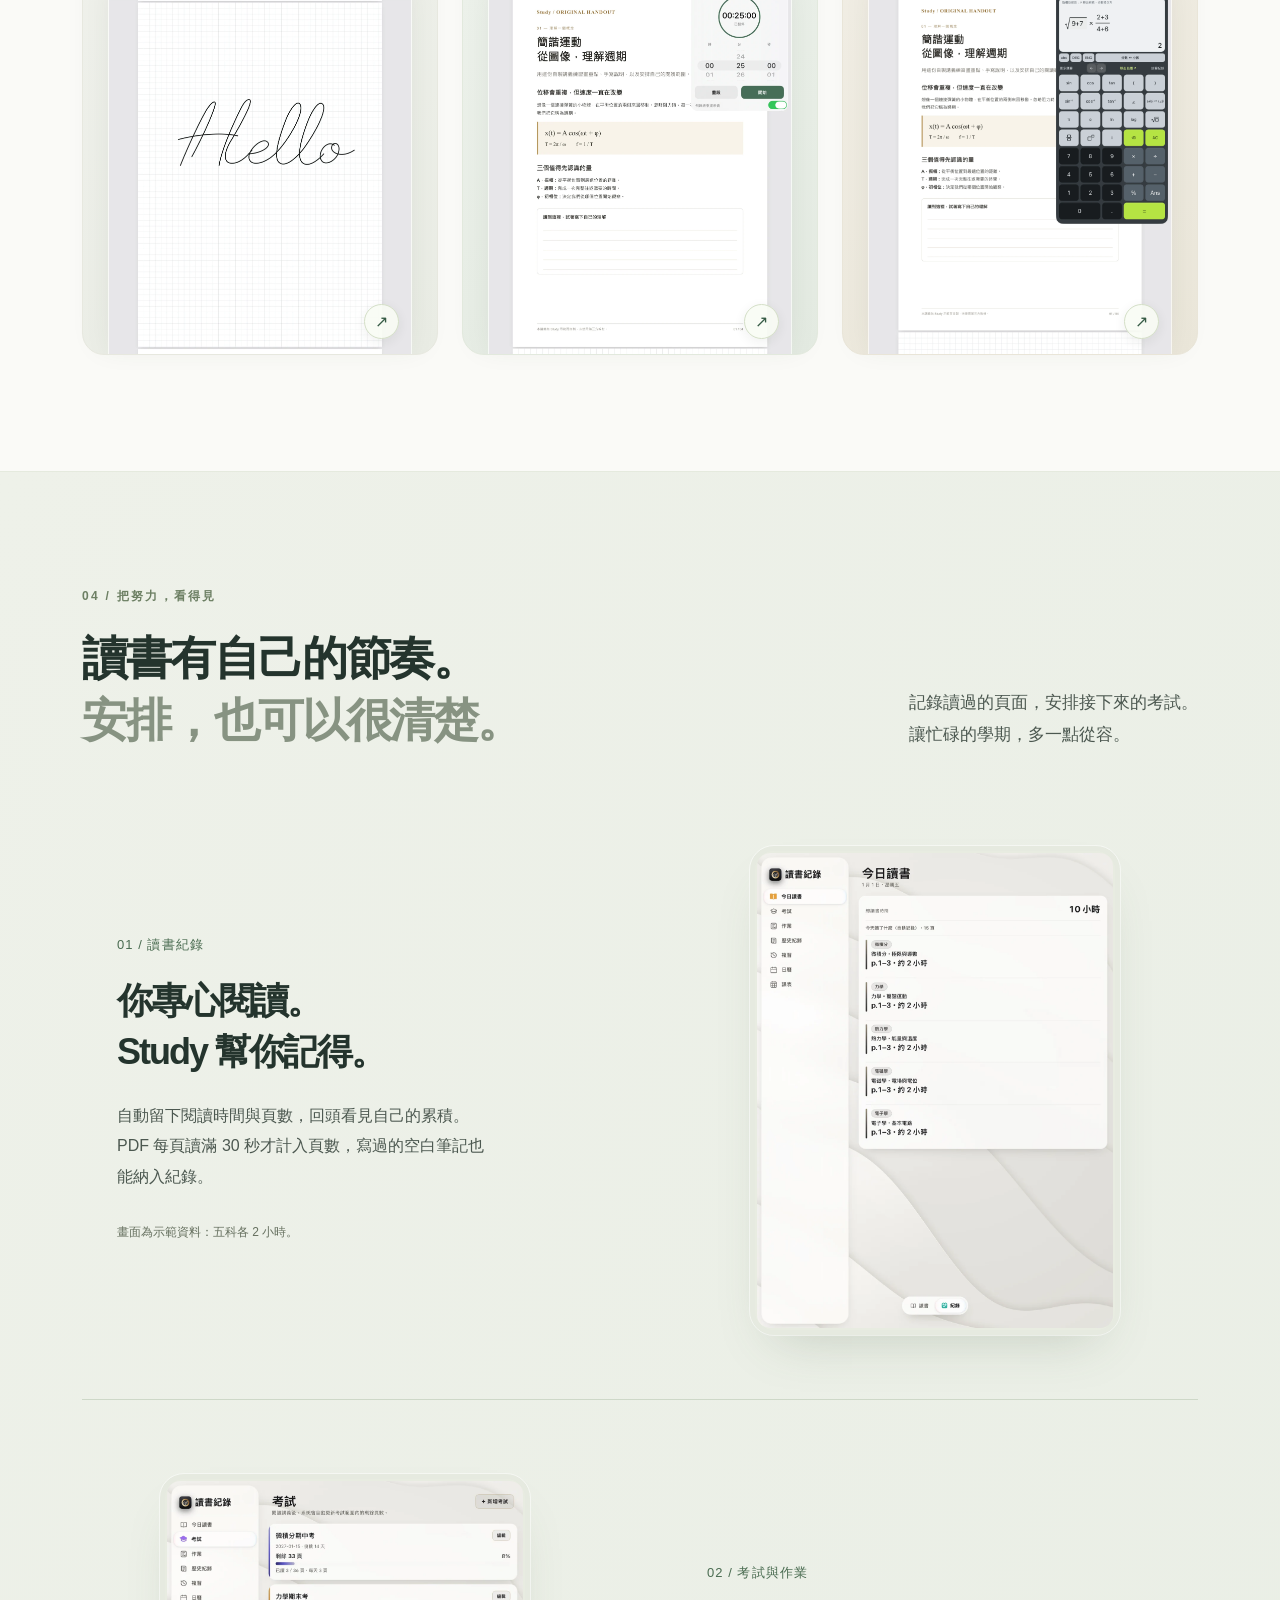
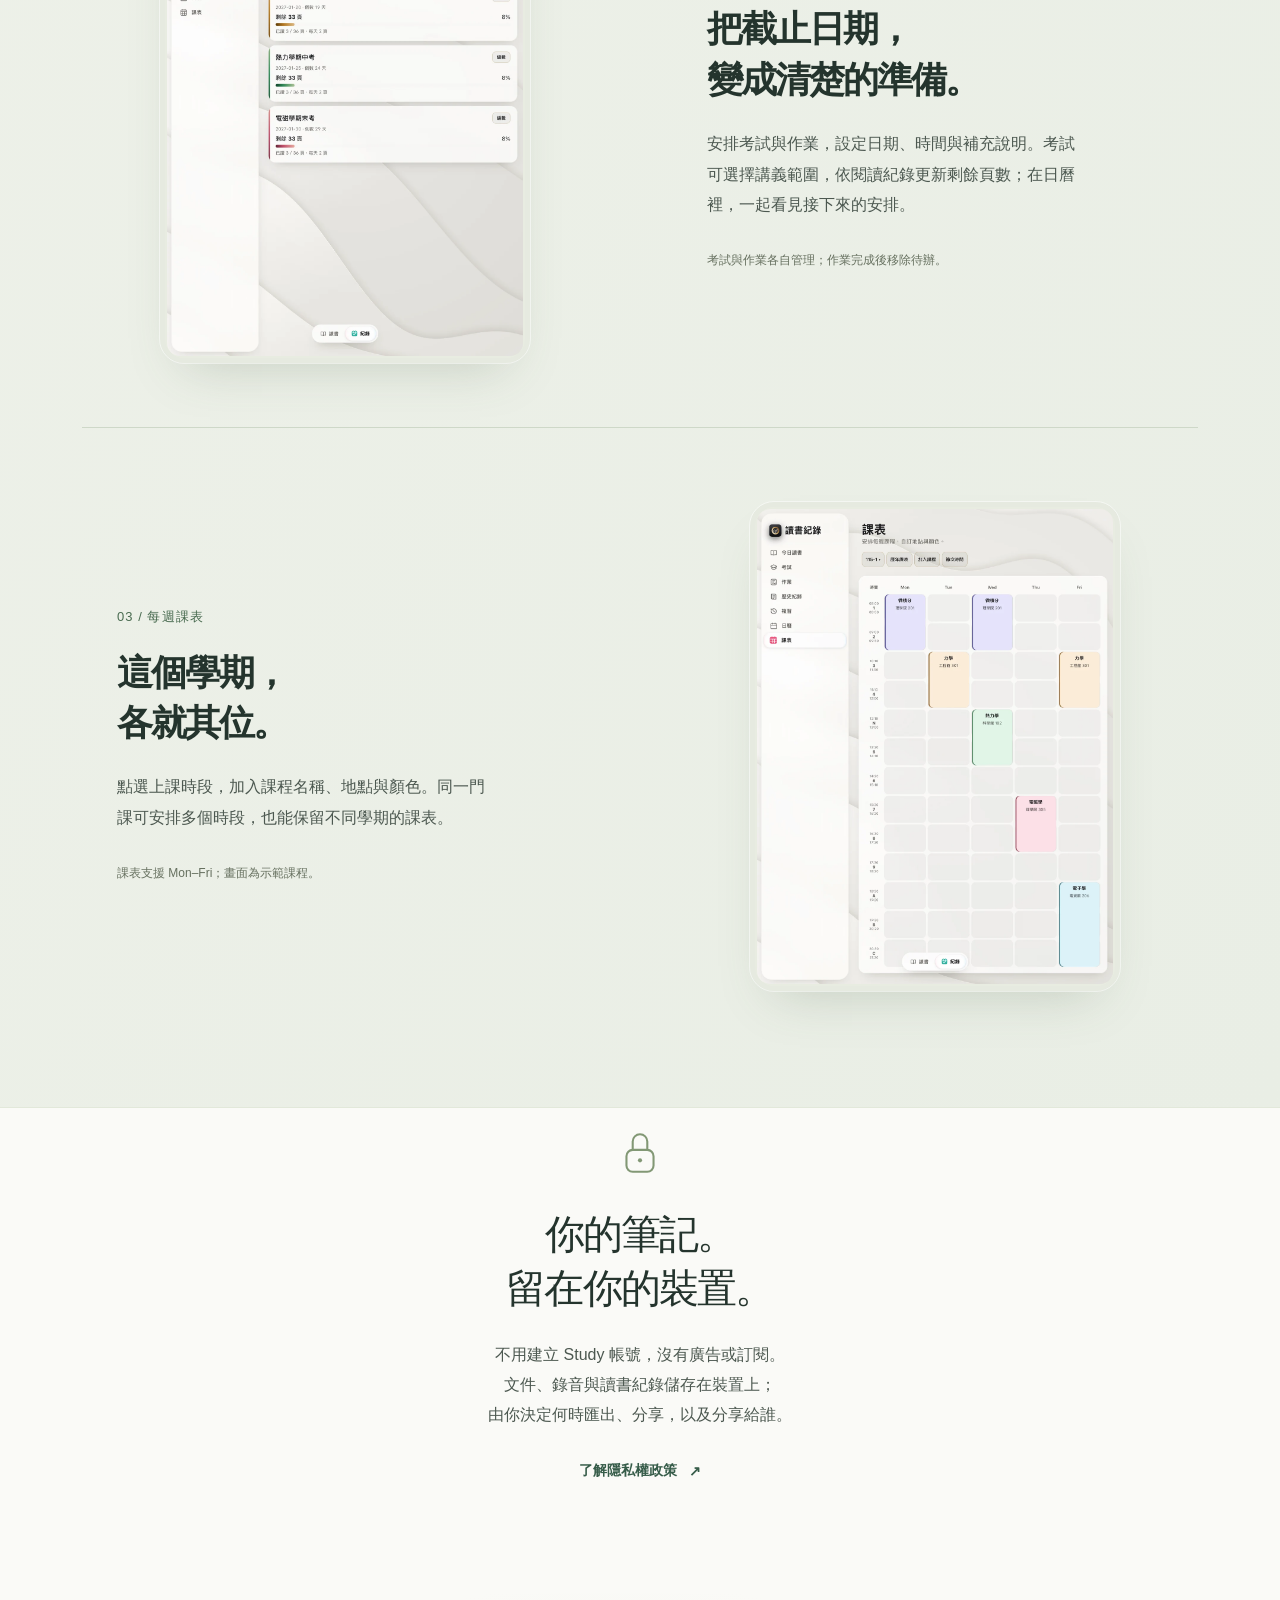
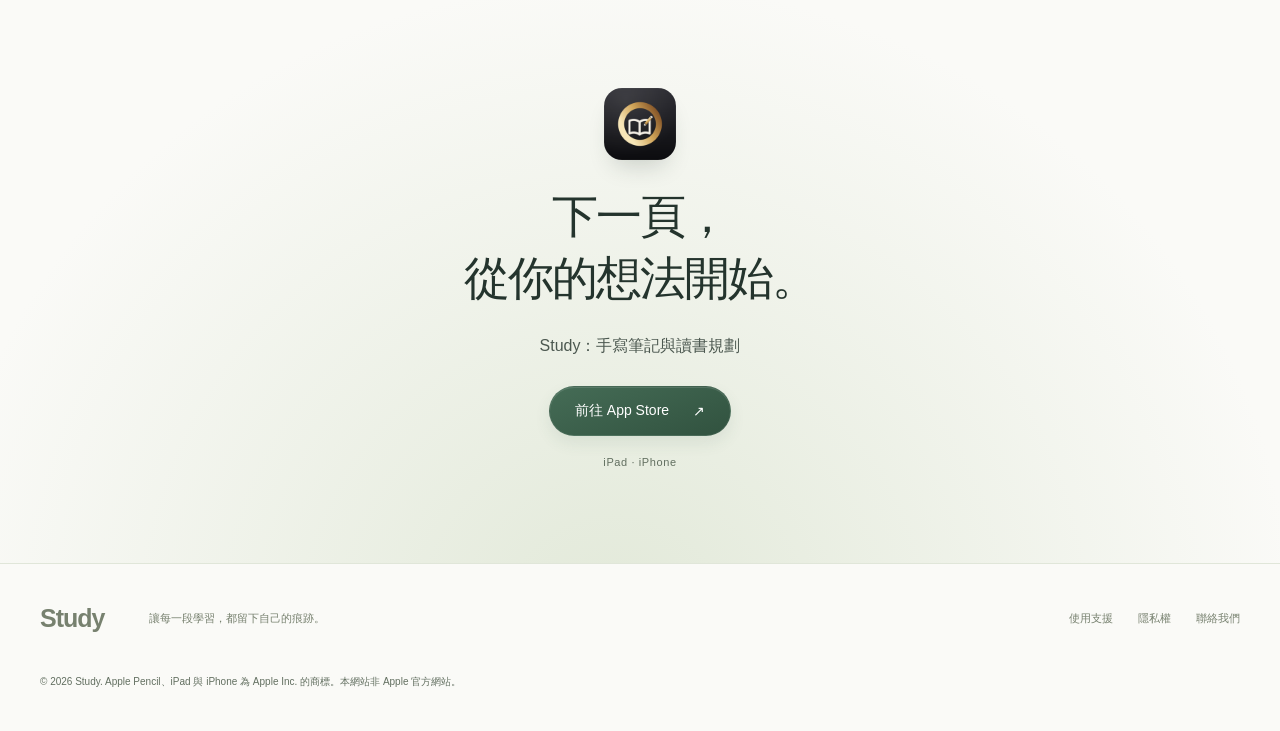
==== commit 5092c206: "Tools after AI; larger, darker body copy; 1043 calculator capture and film Co-Authored-By: Claude Op" ====
--- a/index.html
+++ b/index.html
@@ -1,9 +1,9 @@
 <!doctype html>
 <html lang="zh-Hant">
-<head><meta charset="utf-8"><meta name="viewport" content="width=device-width,initial-scale=1"><meta property="og:type" content="website"><meta property="og:title" content="Study：手寫筆記與讀書規劃"><meta property="og:description" content="把想法寫下來，把學習留住。PDF、手寫筆記與課業規劃，都在同一個地方。"><meta property="og:url" content="https://andyhsuan.github.io/Study-Website/"><meta property="og:image" content="https://andyhsuan.github.io/Study-Website/assets/study-film-v2-poster.jpg"><meta name="twitter:card" content="summary_large_image"><meta name="theme-color" content="#fafaf7"><link rel="canonical" href="https://andyhsuan.github.io/Study-Website/"><meta property="og:locale" content="zh_TW"><meta property="og:site_name" content="Study"><meta property="og:image:width" content="1920"><meta property="og:image:height" content="1080"><meta property="og:image:alt" content="Study 手寫筆記與讀書規劃，Hello 手寫筆記展示"><meta name="description" content="Study：手寫筆記與讀書規劃。整理 PDF、寫下想法、記錄讀書進度，讓課堂與日常學習各就其位。"><title>Study：手寫筆記與讀書規劃</title><link rel="icon" href="assets/icon.png"><link rel="stylesheet" href="style.css?v=5"></head>
+<head><meta charset="utf-8"><meta name="viewport" content="width=device-width,initial-scale=1"><meta property="og:type" content="website"><meta property="og:title" content="Study：手寫筆記與讀書規劃"><meta property="og:description" content="把想法寫下來，把學習留住。PDF、手寫筆記與課業規劃，都在同一個地方。"><meta property="og:url" content="https://andyhsuan.github.io/Study-Website/"><meta property="og:image" content="https://andyhsuan.github.io/Study-Website/assets/study-film-v2-poster.jpg"><meta name="twitter:card" content="summary_large_image"><meta name="theme-color" content="#fafaf7"><link rel="canonical" href="https://andyhsuan.github.io/Study-Website/"><meta property="og:locale" content="zh_TW"><meta property="og:site_name" content="Study"><meta property="og:image:width" content="1920"><meta property="og:image:height" content="1080"><meta property="og:image:alt" content="Study 手寫筆記與讀書規劃，Hello 手寫筆記展示"><meta name="description" content="Study：手寫筆記與讀書規劃。整理 PDF、寫下想法、記錄讀書進度，讓課堂與日常學習各就其位。"><title>Study：手寫筆記與讀書規劃</title><link rel="icon" href="assets/icon.png"><link rel="stylesheet" href="style.css?v=6"></head>
 <body>
 <a class="skip" href="#main">跳至內容</a>
-<header class="navigation"><nav aria-label="主要導覽"><a class="brand" href="#" aria-label="Study 首頁"><img src="assets/icon.png" alt="" width="30" height="30">Study</a><div class="navlinks"><a href="#writing">筆記</a><a href="#planning">讀書規劃</a><a href="#tools">隨手工具</a></div><a class="nav-download" href="https://apps.apple.com/tw/app/id6829260570" target="_blank" rel="noopener">前往 App Store <span aria-hidden="true">↗</span></a></nav></header>
+<header class="navigation"><nav aria-label="主要導覽"><a class="brand" href="#" aria-label="Study 首頁"><img src="assets/icon.png" alt="" width="30" height="30">Study</a><div class="navlinks"><a href="#writing">筆記</a><a href="#tools">隨手工具</a><a href="#planning">讀書規劃</a></div><a class="nav-download" href="https://apps.apple.com/tw/app/id6829260570" target="_blank" rel="noopener">前往 App Store <span aria-hidden="true">↗</span></a></nav></header>
 <main id="main">
 <section class="hero">
 <div class="hero-copy"><h1>把想法寫下來。<br><em>把學習留住。</em></h1><p>從講義上的第一筆，到每一天的讀書安排。<br class="desktop">Study，讓筆記與課業，在同一個地方好好展開。</p><div class="hero-actions"><a class="button primary" href="https://apps.apple.com/tw/app/id6829260570" target="_blank" rel="noopener">前往 App Store <span aria-hidden="true">↗</span></a><button class="text-button" data-demo>看產品短片 <span class="play" aria-hidden="true">▶</span></button></div><div class="availability">適用 iPad 與 iPhone <span>·</span> 支援 Apple Pencil</div></div>
@@ -15,13 +15,13 @@
 <div class="writing-grid"><div class="writing-content"><span class="feature-symbol" aria-hidden="true">✎</span><h3>你的筆記，<br>照你的方式。</h3><p>用筆與螢光筆標註重點，停留校正圖形，加入文字、圖片與填色。從推導一條公式，到整理一頁思緒，都在同一張紙上。</p><div class="mini-list"><span>Apple Pencil 書寫</span><span>圖形校正與填色</span><span>文字與圖片圖層</span></div><button class="text-button" data-gallery="papers">看看不同的紙張 <span aria-hidden="true">↗</span></button></div><div class="writing-visual"><div class="grid-pattern"></div><figure class="device"><img src="assets/writing.webp" width="1200" height="1600" decoding="async" alt="方格紙上的手寫 Hello，以及 Study 書寫工具列" loading="lazy"></figure><div class="paper-label">空白、橫線、方格、點陣⋯<br><strong>每個想法，都有適合的紙。</strong></div></div></div>
 </section>
 <section class="ai-section section" id="ai"><div class="ai-layout"><div class="ai-visual"><figure class="device"><img src="assets/ai.webp" width="1200" height="1600" decoding="async" alt="PDF 頁面與問 AI 面板，準備選取的圖片及提問指令" loading="lazy"></figure><span class="visual-caption">選頁或框選 → 準備附件 → 帶去問 AI</span></div><div class="ai-copy"><span class="eyebrow">02 / 帶著問題，繼續想</span><h2>少做重複的事。<br><em>多一點時間理解。</em></h2><p>不用再手動截圖，也不用一遍遍輸入相同指令。選好整頁或框選一塊區域，把圖片與常用提問一次準備好。</p><div class="platform-row"><div><b>iPad</b><span>拖進另一個 App 的對話框</span></div><div><b>iPhone</b><span>透過系統分享，帶走問題</span></div></div><p class="fineprint">Study 準備附件與指令；回答由你選擇的外部 AI App 提供。外部服務可能需要帳號與網路，也可以只分享圖片。</p></div></div></section>
-<section class="planning section" id="planning"><div class="section-heading"><div><span class="eyebrow">03 / 把努力，看得見</span><h2>讀書有自己的節奏。<br><span>安排，也可以很清楚。</span></h2></div><p>記錄讀過的頁面，安排接下來的考試。<br>讓忙碌的學期，多一點從容。</p></div>
+<section class="tools section" id="tools"><div class="section-heading"><div><span class="eyebrow">03 / 工具就在旁邊</span><h2>思考，不用一直切換。</h2></div><p>把常用的小工具，留在正在讀的那一頁。</p></div><div class="tools-grid"><article class="tool-card"><span class="tool-index">01 / RECORD</span><h3>聲音，也是一種筆記。</h3><p>錄下課堂重點，暫停、回放、調整倍速，<br>再回到想聽懂的那一刻。</p><button class="tool-image" data-gallery="recording" aria-label="放大課堂錄音畫面"><img src="assets/recording.webp" width="1200" height="1600" decoding="async" alt="Study 課堂錄音播放列" loading="lazy"><span class="expand" aria-hidden="true">↗</span></button></article><article class="tool-card"><span class="tool-index">02 / FOCUS</span><h3>留一段時間，給專注。</h3><p>計時與倒數計時，用滾輪選好時間，<br>跟著圓環，一點點完成。</p><button class="tool-image" data-gallery="timer" aria-label="放大計時器畫面"><img src="assets/timer.webp" width="1200" height="1600" decoding="async" alt="Study 的倒數計時圓環與時間滾輪" loading="lazy"><span class="expand" aria-hidden="true">↗</span></button></article><article class="tool-card"><span class="tool-index">03 / CALCULATE</span><h3>讓算式，接得上想法。</h3><p>分數、根號、複數與方程式，<br>在筆記旁的小視窗裡完成。</p><button class="tool-image" data-gallery="calculator" aria-label="放大工程計算機畫面"><img src="assets/calculator-1043.webp" width="2048" height="2732" decoding="async" alt="Study 工程計算機，顯示根號與分數算式" loading="lazy"><span class="expand" aria-hidden="true">↗</span></button></article></div></section> <section class="planning section" id="planning"><div class="section-heading"><div><span class="eyebrow">04 / 把努力，看得見</span><h2>讀書有自己的節奏。<br><span>安排，也可以很清楚。</span></h2></div><p>記錄讀過的頁面，安排接下來的考試。<br>讓忙碌的學期，多一點從容。</p></div>
 <div class="planner planner-expanded"><article class="planner-panel" id="plan-records" aria-labelledby="plan-records-title"><div class="planner-copy"><span class="planner-label">01 / 讀書紀錄</span><h3 id="plan-records-title">你專心閱讀。<br>Study 幫你記得。</h3><p>自動留下閱讀時間與頁數，回頭看見自己的累積。PDF 每頁讀滿 30 秒才計入頁數，寫過的空白筆記也能納入紀錄。</p><span class="data-note">畫面為示範資料：五科各 2 小時。</span></div><figure class="device planner-device"><img src="assets/records.webp" width="1200" height="1600" decoding="async" alt="今日讀書示範紀錄，五科合計 10 小時" loading="lazy"></figure></article><article class="planner-panel" id="plan-exams" aria-labelledby="plan-exams-title"><div class="planner-copy"><span class="planner-label">02 / 考試與作業</span><h3 id="plan-exams-title">把截止日期，<br>變成清楚的準備。</h3><p>安排考試與作業，設定日期、時間與補充說明。考試可選擇講義範圍，依閱讀紀錄更新剩餘頁數；在日曆裡，一起看見接下來的安排。</p><span class="data-note">考試與作業各自管理；作業完成後移除待辦。</span></div><figure class="device planner-device"><img src="assets/exams.webp" width="1200" height="1600" decoding="async" alt="Study 考試進度與剩餘頁數列表" loading="lazy"></figure></article><article class="planner-panel" id="plan-timetable" aria-labelledby="plan-timetable-title"><div class="planner-copy"><span class="planner-label">03 / 每週課表</span><h3 id="plan-timetable-title">這個學期，<br>各就其位。</h3><p>點選上課時段，加入課程名稱、地點與顏色。同一門課可安排多個時段，也能保留不同學期的課表。</p><span class="data-note">課表支援 Mon–Fri；畫面為示範課程。</span></div><figure class="device planner-device"><img src="assets/timetable.webp" width="1200" height="1600" decoding="async" alt="Study 每週課表，依課程以不同顏色區分" loading="lazy"></figure></article></div></section>
-<section class="tools section" id="tools"><div class="section-heading"><div><span class="eyebrow">04 / 工具就在旁邊</span><h2>思考，不用一直切換。</h2></div><p>把常用的小工具，留在正在讀的那一頁。</p></div><div class="tools-grid"><article class="tool-card"><span class="tool-index">01 / RECORD</span><h3>聲音，也是一種筆記。</h3><p>錄下課堂重點，暫停、回放、調整倍速，<br>再回到想聽懂的那一刻。</p><button class="tool-image" data-gallery="recording" aria-label="放大課堂錄音畫面"><img src="assets/recording.webp" width="1200" height="1600" decoding="async" alt="Study 課堂錄音播放列" loading="lazy"><span class="expand" aria-hidden="true">↗</span></button></article><article class="tool-card"><span class="tool-index">02 / FOCUS</span><h3>留一段時間，給專注。</h3><p>計時與倒數計時，用滾輪選好時間，<br>跟著圓環，一點點完成。</p><button class="tool-image" data-gallery="timer" aria-label="放大計時器畫面"><img src="assets/timer.webp" width="1200" height="1600" decoding="async" alt="Study 的倒數計時圓環與時間滾輪" loading="lazy"><span class="expand" aria-hidden="true">↗</span></button></article><article class="tool-card"><span class="tool-index">03 / CALCULATE</span><h3>讓算式，接得上想法。</h3><p>分數、根號、複數與方程式，<br>在筆記旁的小視窗裡完成。</p><button class="tool-image" data-gallery="calculator" aria-label="放大工程計算機畫面"><img src="assets/calculator-1041.webp" width="2048" height="2732" decoding="async" alt="Study 工程計算機，顯示根號與分數算式" loading="lazy"><span class="expand" aria-hidden="true">↗</span></button></article></div></section>
+
 <section class="quiet-section section"><div class="privacy-mark" aria-hidden="true"><svg viewBox="0 0 48 48" fill="none"><rect x="11" y="21" width="26" height="21" rx="6" stroke="currentColor" stroke-width="2"/><path d="M17 21v-8a7 7 0 0 1 14 0v8" stroke="currentColor" stroke-width="2"/><circle cx="24" cy="31" r="2" fill="currentColor"/></svg></div><h2>你的筆記。<br>留在你的裝置。</h2><p>不用建立 Study 帳號，沒有廣告或訂閱。<br>文件、錄音與讀書紀錄儲存在裝置上；<br>由你決定何時匯出、分享，以及分享給誰。</p><a class="text-button" href="https://andy123556556.github.io/study-support/#privacy" target="_blank" rel="noopener">了解隱私權政策 <span aria-hidden="true">↗</span></a></section>
 
 <section class="closing section"><img src="assets/icon.png" width="72" height="72" alt="Study App 圖示" loading="lazy"><h2>下一頁，<br>從你的想法開始。</h2><p>Study：手寫筆記與讀書規劃</p><a class="button primary" href="https://apps.apple.com/tw/app/id6829260570" target="_blank" rel="noopener">前往 App Store <span aria-hidden="true">↗</span></a><span class="availability">iPad · iPhone</span></section>
 </main>
 <footer><a class="brand" href="#">Study</a><span>讓每一段學習，都留下自己的痕跡。</span><div><a href="https://andy123556556.github.io/study-support/" target="_blank" rel="noopener">使用支援</a><a href="https://andy123556556.github.io/study-support/#privacy" target="_blank" rel="noopener">隱私權</a><a href="mailto:andy558985@gmail.com">聯絡我們</a></div><small>© 2026 Study. Apple Pencil、iPad 與 iPhone 為 Apple Inc. 的商標。本網站非 Apple 官方網站。</small></footer>
 <dialog id="media-dialog" aria-labelledby="dialog-title"><div class="dialog-header"><h2 id="dialog-title">Study 產品短片</h2><button id="dialog-close" aria-label="關閉視窗">關閉 <span aria-hidden="true">×</span></button></div><div id="dialog-content"></div></dialog>
-<script src="app.js?v=5"></script></body></html>
+<script src="app.js?v=6"></script></body></html>
--- a/style.css
+++ b/style.css
@@ -68,3 +68,23 @@
  .planner-expanded .planner-device{width:min(300px,90%)}
  .planner-label{font-size:12px;margin-bottom:16px}
 }
+/* Readability: copy under the headings was too small and too pale to read
+   comfortably, especially on phones. Larger sizes, darker grey. */
+:root{--muted:#4c5850}
+.hero-copy>p{font-size:19px;line-height:1.85}
+.section-heading p{font-size:17px;line-height:1.9;max-width:470px}
+.writing-content p,.ai-copy p,.planner-copy p{font-size:16px;line-height:1.9}
+.tool-card p{font-size:14.5px;line-height:1.85}
+.quiet-section p,.closing p{font-size:16px}
+.eyebrow{font-size:12px;color:#6c7f63}
+.data-note,.ai-copy .fineprint,.visual-caption{font-size:12px;color:#66705f}
+.mini-list,.platform-row span{font-size:12.5px}
+summary{font-size:15px}details p{font-size:14.5px}
+@media(max-width:700px){
+ .hero-copy>p{font-size:16px;line-height:1.8;max-width:360px}
+ .section-heading p{font-size:15.5px;line-height:1.85}
+ .writing-content p,.ai-copy p,.planner-copy p,.tool-card p,.quiet-section p,.closing p{font-size:15px;line-height:1.85}
+ .eyebrow{font-size:11px}
+ .data-note,.ai-copy .fineprint,.visual-caption,.platform-row span,.mini-list,.availability{font-size:11.5px}
+ summary{font-size:14.5px}details p{font-size:14px}
+}
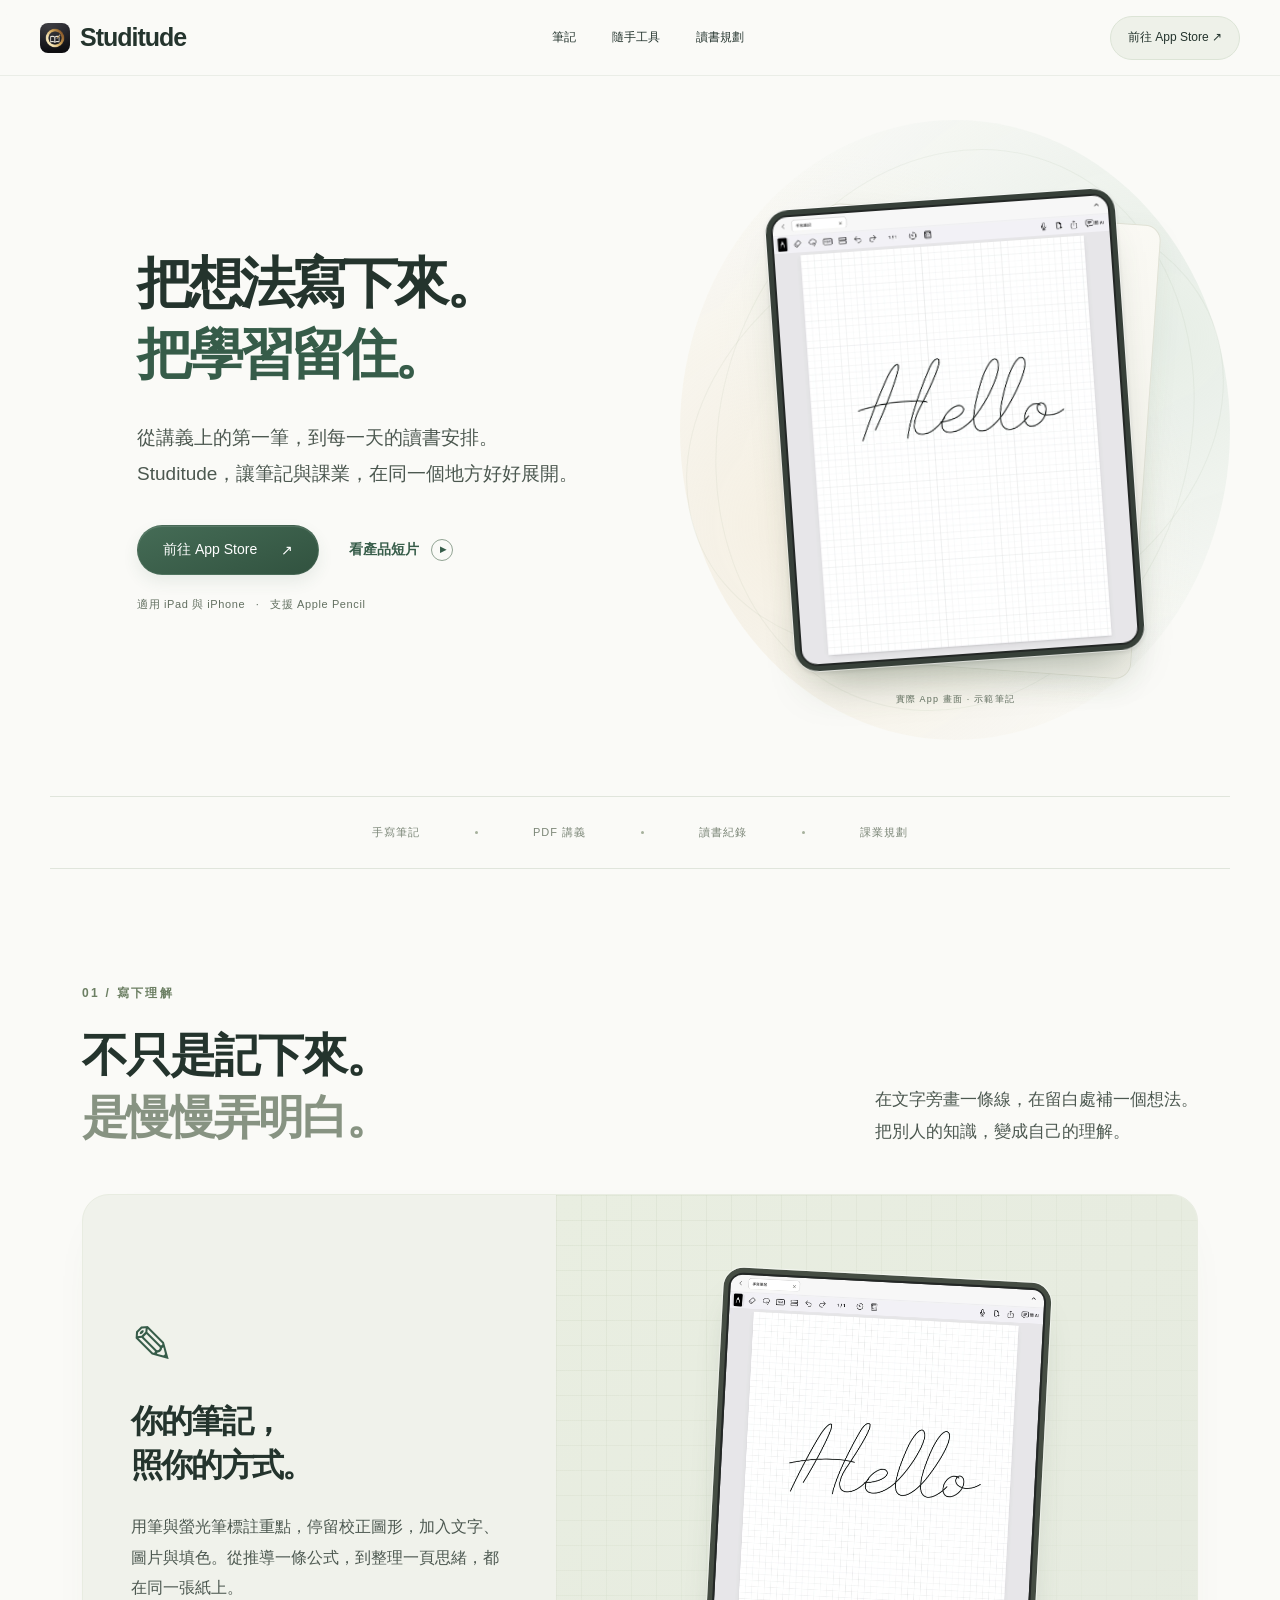
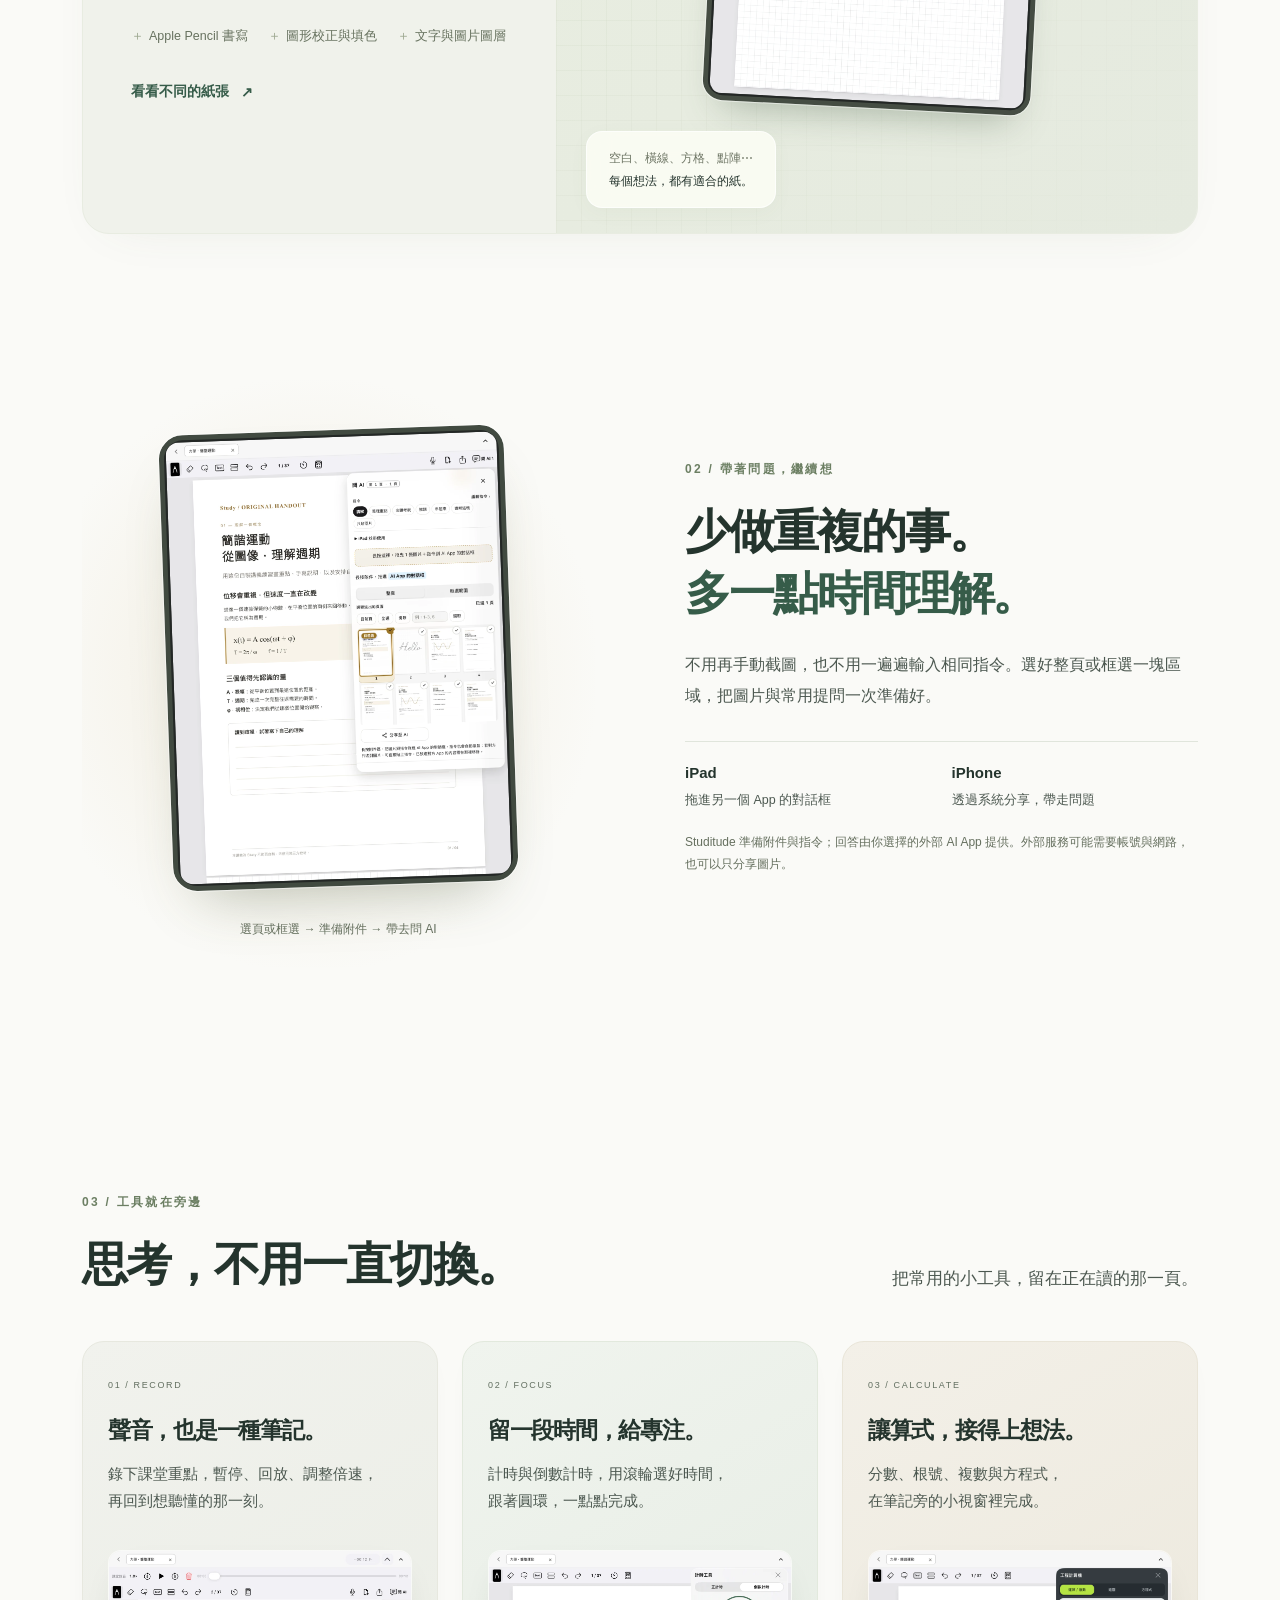
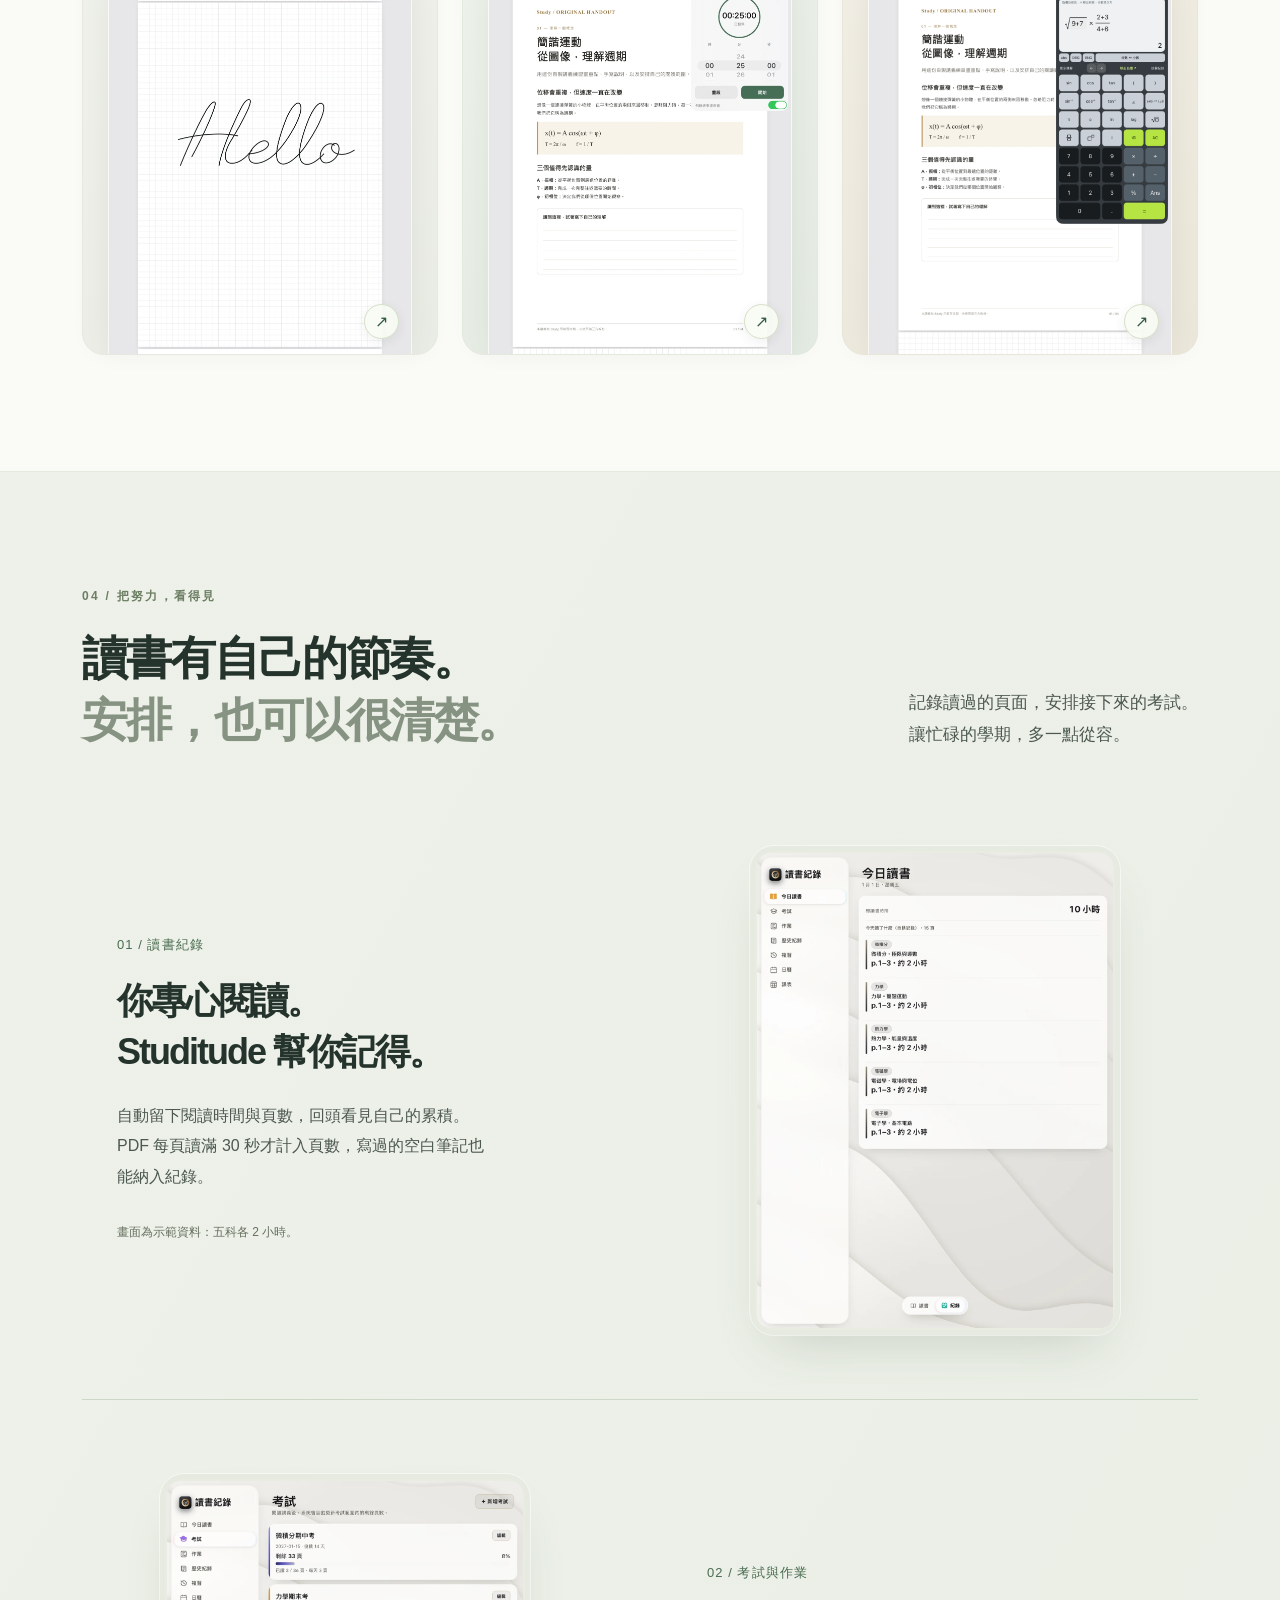
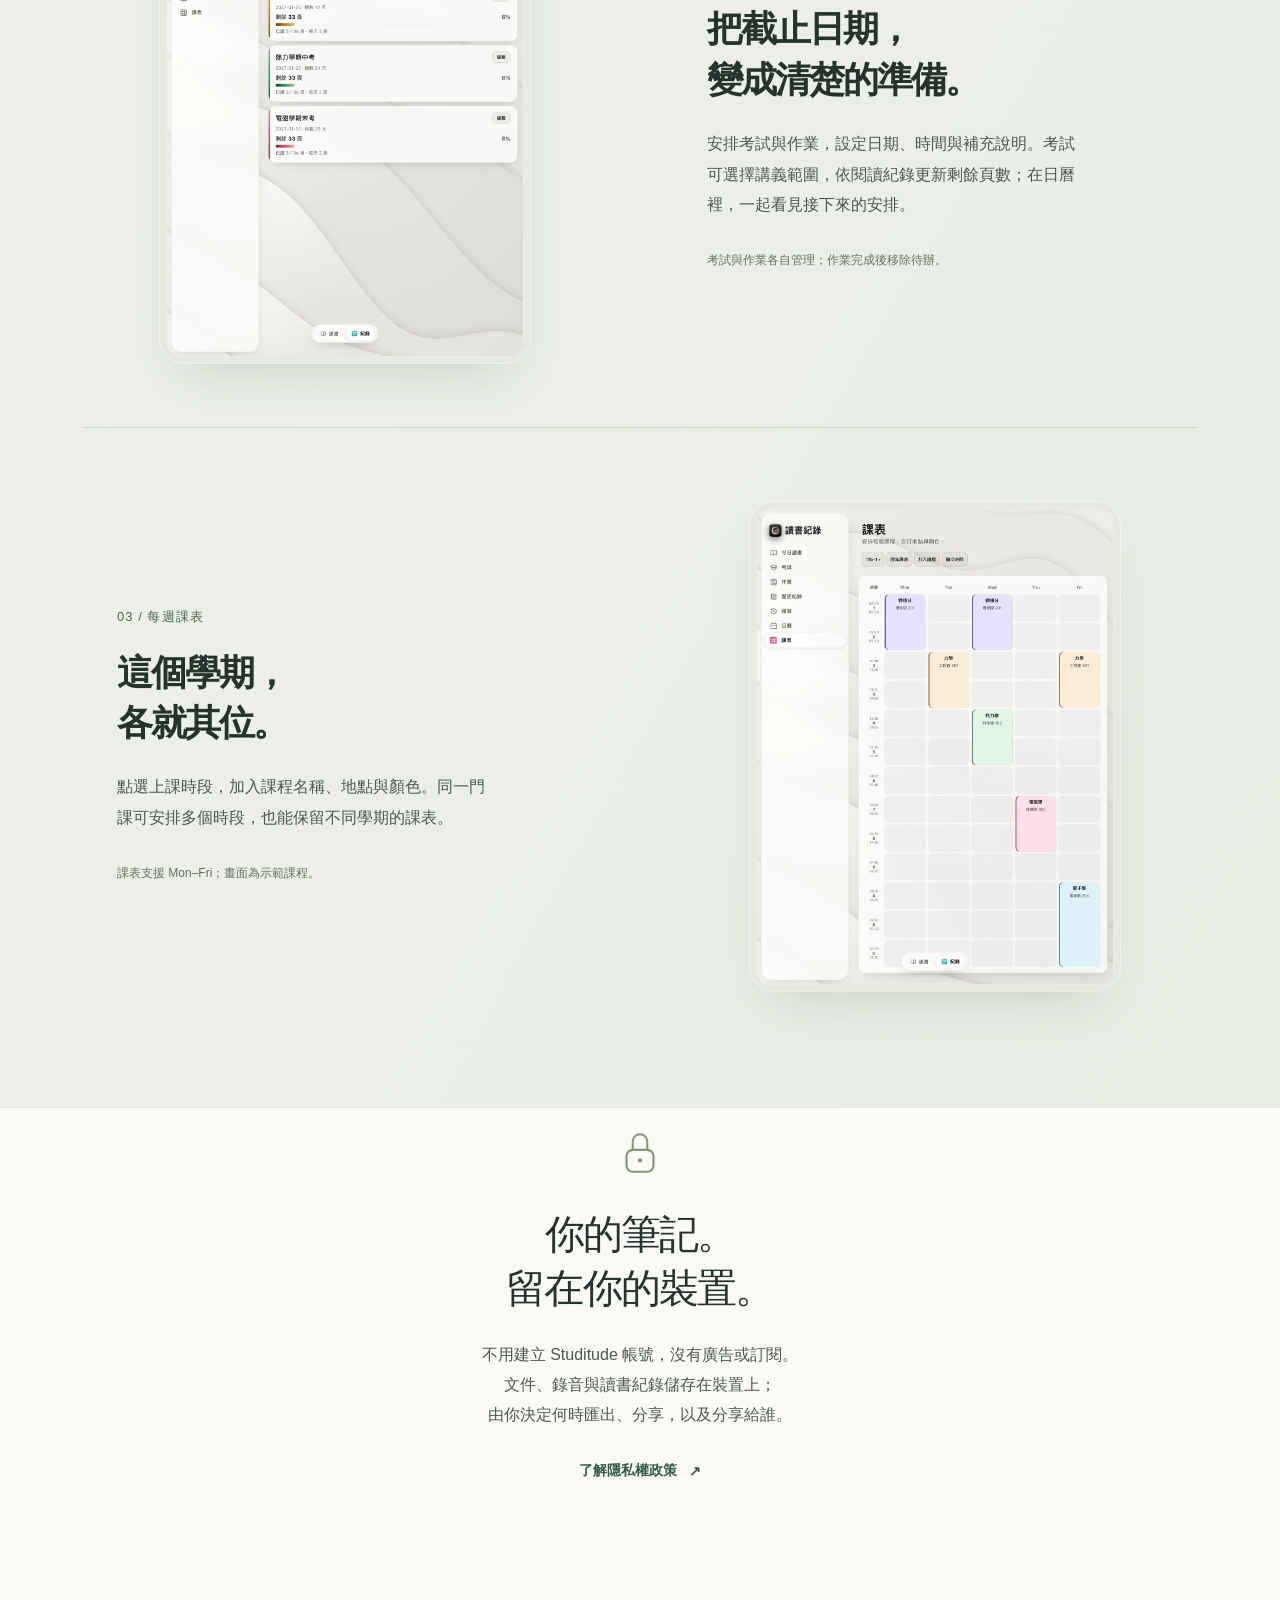
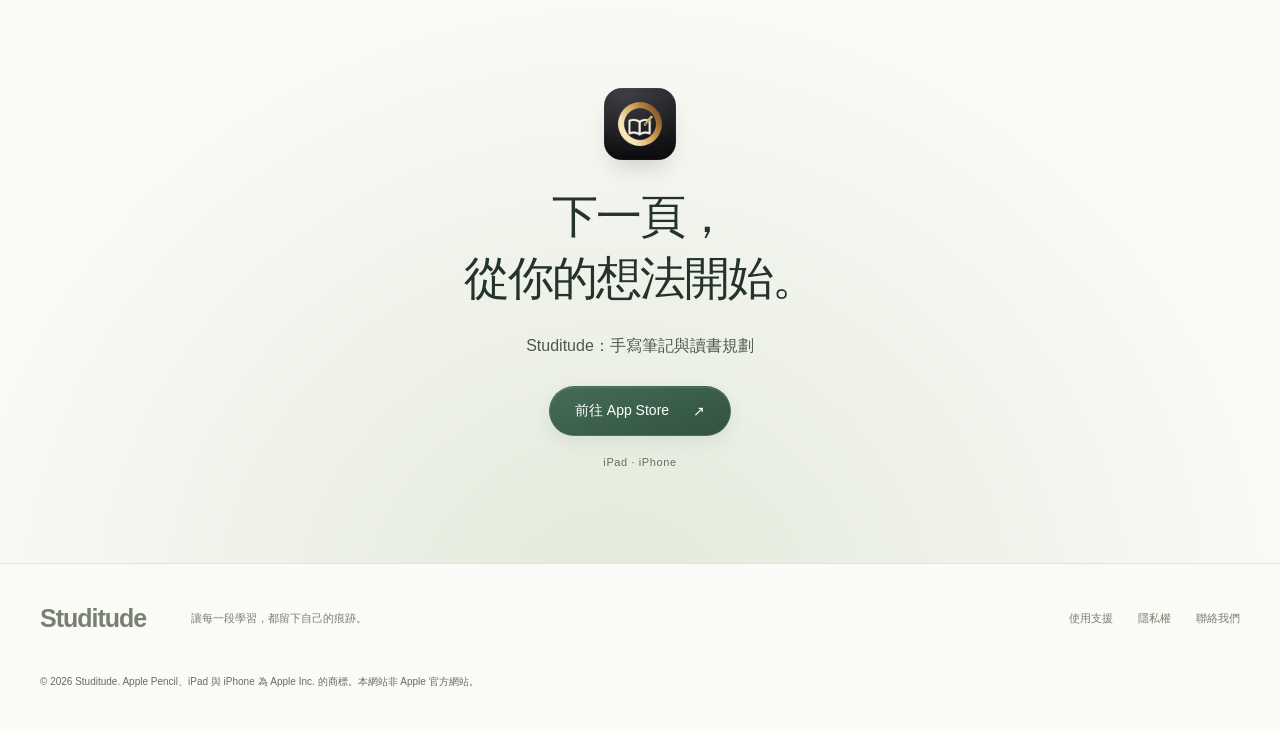
==== commit ad7af194: "Update website branding and product film to Studitude Co-Authored-By: Codex <noreply@openai.com>" ====
--- a/index.html
+++ b/index.html
@@ -1,27 +1,27 @@
 <!doctype html>
 <html lang="zh-Hant">
-<head><meta charset="utf-8"><meta name="viewport" content="width=device-width,initial-scale=1"><meta property="og:type" content="website"><meta property="og:title" content="Study：手寫筆記與讀書規劃"><meta property="og:description" content="把想法寫下來，把學習留住。PDF、手寫筆記與課業規劃，都在同一個地方。"><meta property="og:url" content="https://andyhsuan.github.io/Study-Website/"><meta property="og:image" content="https://andyhsuan.github.io/Study-Website/assets/study-film-v2-poster.jpg"><meta name="twitter:card" content="summary_large_image"><meta name="theme-color" content="#fafaf7"><link rel="canonical" href="https://andyhsuan.github.io/Study-Website/"><meta property="og:locale" content="zh_TW"><meta property="og:site_name" content="Study"><meta property="og:image:width" content="1920"><meta property="og:image:height" content="1080"><meta property="og:image:alt" content="Study 手寫筆記與讀書規劃，Hello 手寫筆記展示"><meta name="description" content="Study：手寫筆記與讀書規劃。整理 PDF、寫下想法、記錄讀書進度，讓課堂與日常學習各就其位。"><title>Study：手寫筆記與讀書規劃</title><link rel="icon" href="assets/icon.png"><link rel="stylesheet" href="style.css?v=6"></head>
+<head><meta charset="utf-8"><meta name="viewport" content="width=device-width,initial-scale=1"><meta property="og:type" content="website"><meta property="og:title" content="Studitude：手寫筆記與讀書規劃"><meta property="og:description" content="把想法寫下來，把學習留住。PDF、手寫筆記與課業規劃，都在同一個地方。"><meta property="og:url" content="https://andyhsuan.github.io/Study-Website/"><meta property="og:image" content="https://andyhsuan.github.io/Study-Website/assets/study-film-v2-poster.jpg?v=studitude"><meta name="twitter:card" content="summary_large_image"><meta name="theme-color" content="#fafaf7"><link rel="canonical" href="https://andyhsuan.github.io/Study-Website/"><meta property="og:locale" content="zh_TW"><meta property="og:site_name" content="Studitude"><meta property="og:image:width" content="1920"><meta property="og:image:height" content="1080"><meta property="og:image:alt" content="Studitude 手寫筆記與讀書規劃，Hello 手寫筆記展示"><meta name="description" content="Studitude：手寫筆記與讀書規劃。整理 PDF、寫下想法、記錄讀書進度，讓課堂與日常學習各就其位。"><title>Studitude：手寫筆記與讀書規劃</title><link rel="icon" href="assets/icon.png"><link rel="stylesheet" href="style.css?v=6"></head>
 <body>
 <a class="skip" href="#main">跳至內容</a>
-<header class="navigation"><nav aria-label="主要導覽"><a class="brand" href="#" aria-label="Study 首頁"><img src="assets/icon.png" alt="" width="30" height="30">Study</a><div class="navlinks"><a href="#writing">筆記</a><a href="#tools">隨手工具</a><a href="#planning">讀書規劃</a></div><a class="nav-download" href="https://apps.apple.com/tw/app/id6829260570" target="_blank" rel="noopener">前往 App Store <span aria-hidden="true">↗</span></a></nav></header>
+<header class="navigation"><nav aria-label="主要導覽"><a class="brand" href="#" aria-label="Studitude 首頁"><img src="assets/icon.png" alt="" width="30" height="30">Studitude</a><div class="navlinks"><a href="#writing">筆記</a><a href="#tools">隨手工具</a><a href="#planning">讀書規劃</a></div><a class="nav-download" href="https://apps.apple.com/tw/app/id6829260570" target="_blank" rel="noopener">前往 App Store <span aria-hidden="true">↗</span></a></nav></header>
 <main id="main">
 <section class="hero">
-<div class="hero-copy"><h1>把想法寫下來。<br><em>把學習留住。</em></h1><p>從講義上的第一筆，到每一天的讀書安排。<br class="desktop">Study，讓筆記與課業，在同一個地方好好展開。</p><div class="hero-actions"><a class="button primary" href="https://apps.apple.com/tw/app/id6829260570" target="_blank" rel="noopener">前往 App Store <span aria-hidden="true">↗</span></a><button class="text-button" data-demo>看產品短片 <span class="play" aria-hidden="true">▶</span></button></div><div class="availability">適用 iPad 與 iPhone <span>·</span> 支援 Apple Pencil</div></div>
-<div class="hero-stage" aria-label="Study 手寫筆記實際畫面"><div class="orbit orbit-one"></div><div class="orbit orbit-two"></div><div class="paper paper-back"></div><figure class="device hero-device"><img src="assets/writing.webp" width="1200" height="1600" decoding="async" alt="Study 的完整筆工具列與方格紙，紙上手寫 Hello" fetchpriority="high"></figure><span class="stage-caption">實際 App 畫面 · 示範筆記</span></div>
+<div class="hero-copy"><h1>把想法寫下來。<br><em>把學習留住。</em></h1><p>從講義上的第一筆，到每一天的讀書安排。<br class="desktop">Studitude，讓筆記與課業，在同一個地方好好展開。</p><div class="hero-actions"><a class="button primary" href="https://apps.apple.com/tw/app/id6829260570" target="_blank" rel="noopener">前往 App Store <span aria-hidden="true">↗</span></a><button class="text-button" data-demo>看產品短片 <span class="play" aria-hidden="true">▶</span></button></div><div class="availability">適用 iPad 與 iPhone <span>·</span> 支援 Apple Pencil</div></div>
+<div class="hero-stage" aria-label="Studitude 手寫筆記實際畫面"><div class="orbit orbit-one"></div><div class="orbit orbit-two"></div><div class="paper paper-back"></div><figure class="device hero-device"><img src="assets/writing.webp" width="1200" height="1600" decoding="async" alt="Studitude 的完整筆工具列與方格紙，紙上手寫 Hello" fetchpriority="high"></figure><span class="stage-caption">實際 App 畫面 · 示範筆記</span></div>
 </section>
 <div class="intro-line"><span>手寫筆記</span><i></i><span>PDF 講義</span><i></i><span>讀書紀錄</span><i></i><span>課業規劃</span></div>
 <section class="writing section" id="writing">
 <div class="section-heading"><div><span class="eyebrow">01 / 寫下理解</span><h2>不只是記下來。<br><span>是慢慢弄明白。</span></h2></div><p>在文字旁畫一條線，在留白處補一個想法。<br>把別人的知識，變成自己的理解。</p></div>
-<div class="writing-grid"><div class="writing-content"><span class="feature-symbol" aria-hidden="true">✎</span><h3>你的筆記，<br>照你的方式。</h3><p>用筆與螢光筆標註重點，停留校正圖形，加入文字、圖片與填色。從推導一條公式，到整理一頁思緒，都在同一張紙上。</p><div class="mini-list"><span>Apple Pencil 書寫</span><span>圖形校正與填色</span><span>文字與圖片圖層</span></div><button class="text-button" data-gallery="papers">看看不同的紙張 <span aria-hidden="true">↗</span></button></div><div class="writing-visual"><div class="grid-pattern"></div><figure class="device"><img src="assets/writing.webp" width="1200" height="1600" decoding="async" alt="方格紙上的手寫 Hello，以及 Study 書寫工具列" loading="lazy"></figure><div class="paper-label">空白、橫線、方格、點陣⋯<br><strong>每個想法，都有適合的紙。</strong></div></div></div>
+<div class="writing-grid"><div class="writing-content"><span class="feature-symbol" aria-hidden="true">✎</span><h3>你的筆記，<br>照你的方式。</h3><p>用筆與螢光筆標註重點，停留校正圖形，加入文字、圖片與填色。從推導一條公式，到整理一頁思緒，都在同一張紙上。</p><div class="mini-list"><span>Apple Pencil 書寫</span><span>圖形校正與填色</span><span>文字與圖片圖層</span></div><button class="text-button" data-gallery="papers">看看不同的紙張 <span aria-hidden="true">↗</span></button></div><div class="writing-visual"><div class="grid-pattern"></div><figure class="device"><img src="assets/writing.webp" width="1200" height="1600" decoding="async" alt="方格紙上的手寫 Hello，以及 Studitude 書寫工具列" loading="lazy"></figure><div class="paper-label">空白、橫線、方格、點陣⋯<br><strong>每個想法，都有適合的紙。</strong></div></div></div>
 </section>
-<section class="ai-section section" id="ai"><div class="ai-layout"><div class="ai-visual"><figure class="device"><img src="assets/ai.webp" width="1200" height="1600" decoding="async" alt="PDF 頁面與問 AI 面板，準備選取的圖片及提問指令" loading="lazy"></figure><span class="visual-caption">選頁或框選 → 準備附件 → 帶去問 AI</span></div><div class="ai-copy"><span class="eyebrow">02 / 帶著問題，繼續想</span><h2>少做重複的事。<br><em>多一點時間理解。</em></h2><p>不用再手動截圖，也不用一遍遍輸入相同指令。選好整頁或框選一塊區域，把圖片與常用提問一次準備好。</p><div class="platform-row"><div><b>iPad</b><span>拖進另一個 App 的對話框</span></div><div><b>iPhone</b><span>透過系統分享，帶走問題</span></div></div><p class="fineprint">Study 準備附件與指令；回答由你選擇的外部 AI App 提供。外部服務可能需要帳號與網路，也可以只分享圖片。</p></div></div></section>
-<section class="tools section" id="tools"><div class="section-heading"><div><span class="eyebrow">03 / 工具就在旁邊</span><h2>思考，不用一直切換。</h2></div><p>把常用的小工具，留在正在讀的那一頁。</p></div><div class="tools-grid"><article class="tool-card"><span class="tool-index">01 / RECORD</span><h3>聲音，也是一種筆記。</h3><p>錄下課堂重點，暫停、回放、調整倍速，<br>再回到想聽懂的那一刻。</p><button class="tool-image" data-gallery="recording" aria-label="放大課堂錄音畫面"><img src="assets/recording.webp" width="1200" height="1600" decoding="async" alt="Study 課堂錄音播放列" loading="lazy"><span class="expand" aria-hidden="true">↗</span></button></article><article class="tool-card"><span class="tool-index">02 / FOCUS</span><h3>留一段時間，給專注。</h3><p>計時與倒數計時，用滾輪選好時間，<br>跟著圓環，一點點完成。</p><button class="tool-image" data-gallery="timer" aria-label="放大計時器畫面"><img src="assets/timer.webp" width="1200" height="1600" decoding="async" alt="Study 的倒數計時圓環與時間滾輪" loading="lazy"><span class="expand" aria-hidden="true">↗</span></button></article><article class="tool-card"><span class="tool-index">03 / CALCULATE</span><h3>讓算式，接得上想法。</h3><p>分數、根號、複數與方程式，<br>在筆記旁的小視窗裡完成。</p><button class="tool-image" data-gallery="calculator" aria-label="放大工程計算機畫面"><img src="assets/calculator-1043.webp" width="2048" height="2732" decoding="async" alt="Study 工程計算機，顯示根號與分數算式" loading="lazy"><span class="expand" aria-hidden="true">↗</span></button></article></div></section> <section class="planning section" id="planning"><div class="section-heading"><div><span class="eyebrow">04 / 把努力，看得見</span><h2>讀書有自己的節奏。<br><span>安排，也可以很清楚。</span></h2></div><p>記錄讀過的頁面，安排接下來的考試。<br>讓忙碌的學期，多一點從容。</p></div>
-<div class="planner planner-expanded"><article class="planner-panel" id="plan-records" aria-labelledby="plan-records-title"><div class="planner-copy"><span class="planner-label">01 / 讀書紀錄</span><h3 id="plan-records-title">你專心閱讀。<br>Study 幫你記得。</h3><p>自動留下閱讀時間與頁數，回頭看見自己的累積。PDF 每頁讀滿 30 秒才計入頁數，寫過的空白筆記也能納入紀錄。</p><span class="data-note">畫面為示範資料：五科各 2 小時。</span></div><figure class="device planner-device"><img src="assets/records.webp" width="1200" height="1600" decoding="async" alt="今日讀書示範紀錄，五科合計 10 小時" loading="lazy"></figure></article><article class="planner-panel" id="plan-exams" aria-labelledby="plan-exams-title"><div class="planner-copy"><span class="planner-label">02 / 考試與作業</span><h3 id="plan-exams-title">把截止日期，<br>變成清楚的準備。</h3><p>安排考試與作業，設定日期、時間與補充說明。考試可選擇講義範圍，依閱讀紀錄更新剩餘頁數；在日曆裡，一起看見接下來的安排。</p><span class="data-note">考試與作業各自管理；作業完成後移除待辦。</span></div><figure class="device planner-device"><img src="assets/exams.webp" width="1200" height="1600" decoding="async" alt="Study 考試進度與剩餘頁數列表" loading="lazy"></figure></article><article class="planner-panel" id="plan-timetable" aria-labelledby="plan-timetable-title"><div class="planner-copy"><span class="planner-label">03 / 每週課表</span><h3 id="plan-timetable-title">這個學期，<br>各就其位。</h3><p>點選上課時段，加入課程名稱、地點與顏色。同一門課可安排多個時段，也能保留不同學期的課表。</p><span class="data-note">課表支援 Mon–Fri；畫面為示範課程。</span></div><figure class="device planner-device"><img src="assets/timetable.webp" width="1200" height="1600" decoding="async" alt="Study 每週課表，依課程以不同顏色區分" loading="lazy"></figure></article></div></section>
+<section class="ai-section section" id="ai"><div class="ai-layout"><div class="ai-visual"><figure class="device"><img src="assets/ai.webp" width="1200" height="1600" decoding="async" alt="PDF 頁面與問 AI 面板，準備選取的圖片及提問指令" loading="lazy"></figure><span class="visual-caption">選頁或框選 → 準備附件 → 帶去問 AI</span></div><div class="ai-copy"><span class="eyebrow">02 / 帶著問題，繼續想</span><h2>少做重複的事。<br><em>多一點時間理解。</em></h2><p>不用再手動截圖，也不用一遍遍輸入相同指令。選好整頁或框選一塊區域，把圖片與常用提問一次準備好。</p><div class="platform-row"><div><b>iPad</b><span>拖進另一個 App 的對話框</span></div><div><b>iPhone</b><span>透過系統分享，帶走問題</span></div></div><p class="fineprint">Studitude 準備附件與指令；回答由你選擇的外部 AI App 提供。外部服務可能需要帳號與網路，也可以只分享圖片。</p></div></div></section>
+<section class="tools section" id="tools"><div class="section-heading"><div><span class="eyebrow">03 / 工具就在旁邊</span><h2>思考，不用一直切換。</h2></div><p>把常用的小工具，留在正在讀的那一頁。</p></div><div class="tools-grid"><article class="tool-card"><span class="tool-index">01 / RECORD</span><h3>聲音，也是一種筆記。</h3><p>錄下課堂重點，暫停、回放、調整倍速，<br>再回到想聽懂的那一刻。</p><button class="tool-image" data-gallery="recording" aria-label="放大課堂錄音畫面"><img src="assets/recording.webp" width="1200" height="1600" decoding="async" alt="Studitude 課堂錄音播放列" loading="lazy"><span class="expand" aria-hidden="true">↗</span></button></article><article class="tool-card"><span class="tool-index">02 / FOCUS</span><h3>留一段時間，給專注。</h3><p>計時與倒數計時，用滾輪選好時間，<br>跟著圓環，一點點完成。</p><button class="tool-image" data-gallery="timer" aria-label="放大計時器畫面"><img src="assets/timer.webp" width="1200" height="1600" decoding="async" alt="Studitude 的倒數計時圓環與時間滾輪" loading="lazy"><span class="expand" aria-hidden="true">↗</span></button></article><article class="tool-card"><span class="tool-index">03 / CALCULATE</span><h3>讓算式，接得上想法。</h3><p>分數、根號、複數與方程式，<br>在筆記旁的小視窗裡完成。</p><button class="tool-image" data-gallery="calculator" aria-label="放大工程計算機畫面"><img src="assets/calculator-1043.webp" width="2048" height="2732" decoding="async" alt="Studitude 工程計算機，顯示根號與分數算式" loading="lazy"><span class="expand" aria-hidden="true">↗</span></button></article></div></section> <section class="planning section" id="planning"><div class="section-heading"><div><span class="eyebrow">04 / 把努力，看得見</span><h2>讀書有自己的節奏。<br><span>安排，也可以很清楚。</span></h2></div><p>記錄讀過的頁面，安排接下來的考試。<br>讓忙碌的學期，多一點從容。</p></div>
+<div class="planner planner-expanded"><article class="planner-panel" id="plan-records" aria-labelledby="plan-records-title"><div class="planner-copy"><span class="planner-label">01 / 讀書紀錄</span><h3 id="plan-records-title">你專心閱讀。<br>Studitude 幫你記得。</h3><p>自動留下閱讀時間與頁數，回頭看見自己的累積。PDF 每頁讀滿 30 秒才計入頁數，寫過的空白筆記也能納入紀錄。</p><span class="data-note">畫面為示範資料：五科各 2 小時。</span></div><figure class="device planner-device"><img src="assets/records.webp" width="1200" height="1600" decoding="async" alt="今日讀書示範紀錄，五科合計 10 小時" loading="lazy"></figure></article><article class="planner-panel" id="plan-exams" aria-labelledby="plan-exams-title"><div class="planner-copy"><span class="planner-label">02 / 考試與作業</span><h3 id="plan-exams-title">把截止日期，<br>變成清楚的準備。</h3><p>安排考試與作業，設定日期、時間與補充說明。考試可選擇講義範圍，依閱讀紀錄更新剩餘頁數；在日曆裡，一起看見接下來的安排。</p><span class="data-note">考試與作業各自管理；作業完成後移除待辦。</span></div><figure class="device planner-device"><img src="assets/exams.webp" width="1200" height="1600" decoding="async" alt="Studitude 考試進度與剩餘頁數列表" loading="lazy"></figure></article><article class="planner-panel" id="plan-timetable" aria-labelledby="plan-timetable-title"><div class="planner-copy"><span class="planner-label">03 / 每週課表</span><h3 id="plan-timetable-title">這個學期，<br>各就其位。</h3><p>點選上課時段，加入課程名稱、地點與顏色。同一門課可安排多個時段，也能保留不同學期的課表。</p><span class="data-note">課表支援 Mon–Fri；畫面為示範課程。</span></div><figure class="device planner-device"><img src="assets/timetable.webp" width="1200" height="1600" decoding="async" alt="Studitude 每週課表，依課程以不同顏色區分" loading="lazy"></figure></article></div></section>
 
-<section class="quiet-section section"><div class="privacy-mark" aria-hidden="true"><svg viewBox="0 0 48 48" fill="none"><rect x="11" y="21" width="26" height="21" rx="6" stroke="currentColor" stroke-width="2"/><path d="M17 21v-8a7 7 0 0 1 14 0v8" stroke="currentColor" stroke-width="2"/><circle cx="24" cy="31" r="2" fill="currentColor"/></svg></div><h2>你的筆記。<br>留在你的裝置。</h2><p>不用建立 Study 帳號，沒有廣告或訂閱。<br>文件、錄音與讀書紀錄儲存在裝置上；<br>由你決定何時匯出、分享，以及分享給誰。</p><a class="text-button" href="https://andy123556556.github.io/study-support/#privacy" target="_blank" rel="noopener">了解隱私權政策 <span aria-hidden="true">↗</span></a></section>
+<section class="quiet-section section"><div class="privacy-mark" aria-hidden="true"><svg viewBox="0 0 48 48" fill="none"><rect x="11" y="21" width="26" height="21" rx="6" stroke="currentColor" stroke-width="2"/><path d="M17 21v-8a7 7 0 0 1 14 0v8" stroke="currentColor" stroke-width="2"/><circle cx="24" cy="31" r="2" fill="currentColor"/></svg></div><h2>你的筆記。<br>留在你的裝置。</h2><p>不用建立 Studitude 帳號，沒有廣告或訂閱。<br>文件、錄音與讀書紀錄儲存在裝置上；<br>由你決定何時匯出、分享，以及分享給誰。</p><a class="text-button" href="https://andy123556556.github.io/study-support/#privacy" target="_blank" rel="noopener">了解隱私權政策 <span aria-hidden="true">↗</span></a></section>
 
-<section class="closing section"><img src="assets/icon.png" width="72" height="72" alt="Study App 圖示" loading="lazy"><h2>下一頁，<br>從你的想法開始。</h2><p>Study：手寫筆記與讀書規劃</p><a class="button primary" href="https://apps.apple.com/tw/app/id6829260570" target="_blank" rel="noopener">前往 App Store <span aria-hidden="true">↗</span></a><span class="availability">iPad · iPhone</span></section>
+<section class="closing section"><img src="assets/icon.png" width="72" height="72" alt="Studitude App 圖示" loading="lazy"><h2>下一頁，<br>從你的想法開始。</h2><p>Studitude：手寫筆記與讀書規劃</p><a class="button primary" href="https://apps.apple.com/tw/app/id6829260570" target="_blank" rel="noopener">前往 App Store <span aria-hidden="true">↗</span></a><span class="availability">iPad · iPhone</span></section>
 </main>
-<footer><a class="brand" href="#">Study</a><span>讓每一段學習，都留下自己的痕跡。</span><div><a href="https://andy123556556.github.io/study-support/" target="_blank" rel="noopener">使用支援</a><a href="https://andy123556556.github.io/study-support/#privacy" target="_blank" rel="noopener">隱私權</a><a href="mailto:andy558985@gmail.com">聯絡我們</a></div><small>© 2026 Study. Apple Pencil、iPad 與 iPhone 為 Apple Inc. 的商標。本網站非 Apple 官方網站。</small></footer>
-<dialog id="media-dialog" aria-labelledby="dialog-title"><div class="dialog-header"><h2 id="dialog-title">Study 產品短片</h2><button id="dialog-close" aria-label="關閉視窗">關閉 <span aria-hidden="true">×</span></button></div><div id="dialog-content"></div></dialog>
-<script src="app.js?v=6"></script></body></html>
+<footer><a class="brand" href="#">Studitude</a><span>讓每一段學習，都留下自己的痕跡。</span><div><a href="https://andy123556556.github.io/study-support/" target="_blank" rel="noopener">使用支援</a><a href="https://andy123556556.github.io/study-support/#privacy" target="_blank" rel="noopener">隱私權</a><a href="mailto:andy558985@gmail.com">聯絡我們</a></div><small>© 2026 Studitude. Apple Pencil、iPad 與 iPhone 為 Apple Inc. 的商標。本網站非 Apple 官方網站。</small></footer>
+<dialog id="media-dialog" aria-labelledby="dialog-title"><div class="dialog-header"><h2 id="dialog-title">Studitude 產品短片</h2><button id="dialog-close" aria-label="關閉視窗">關閉 <span aria-hidden="true">×</span></button></div><div id="dialog-content"></div></dialog>
+<script src="app.js?v=studitude-6"></script></body></html>
